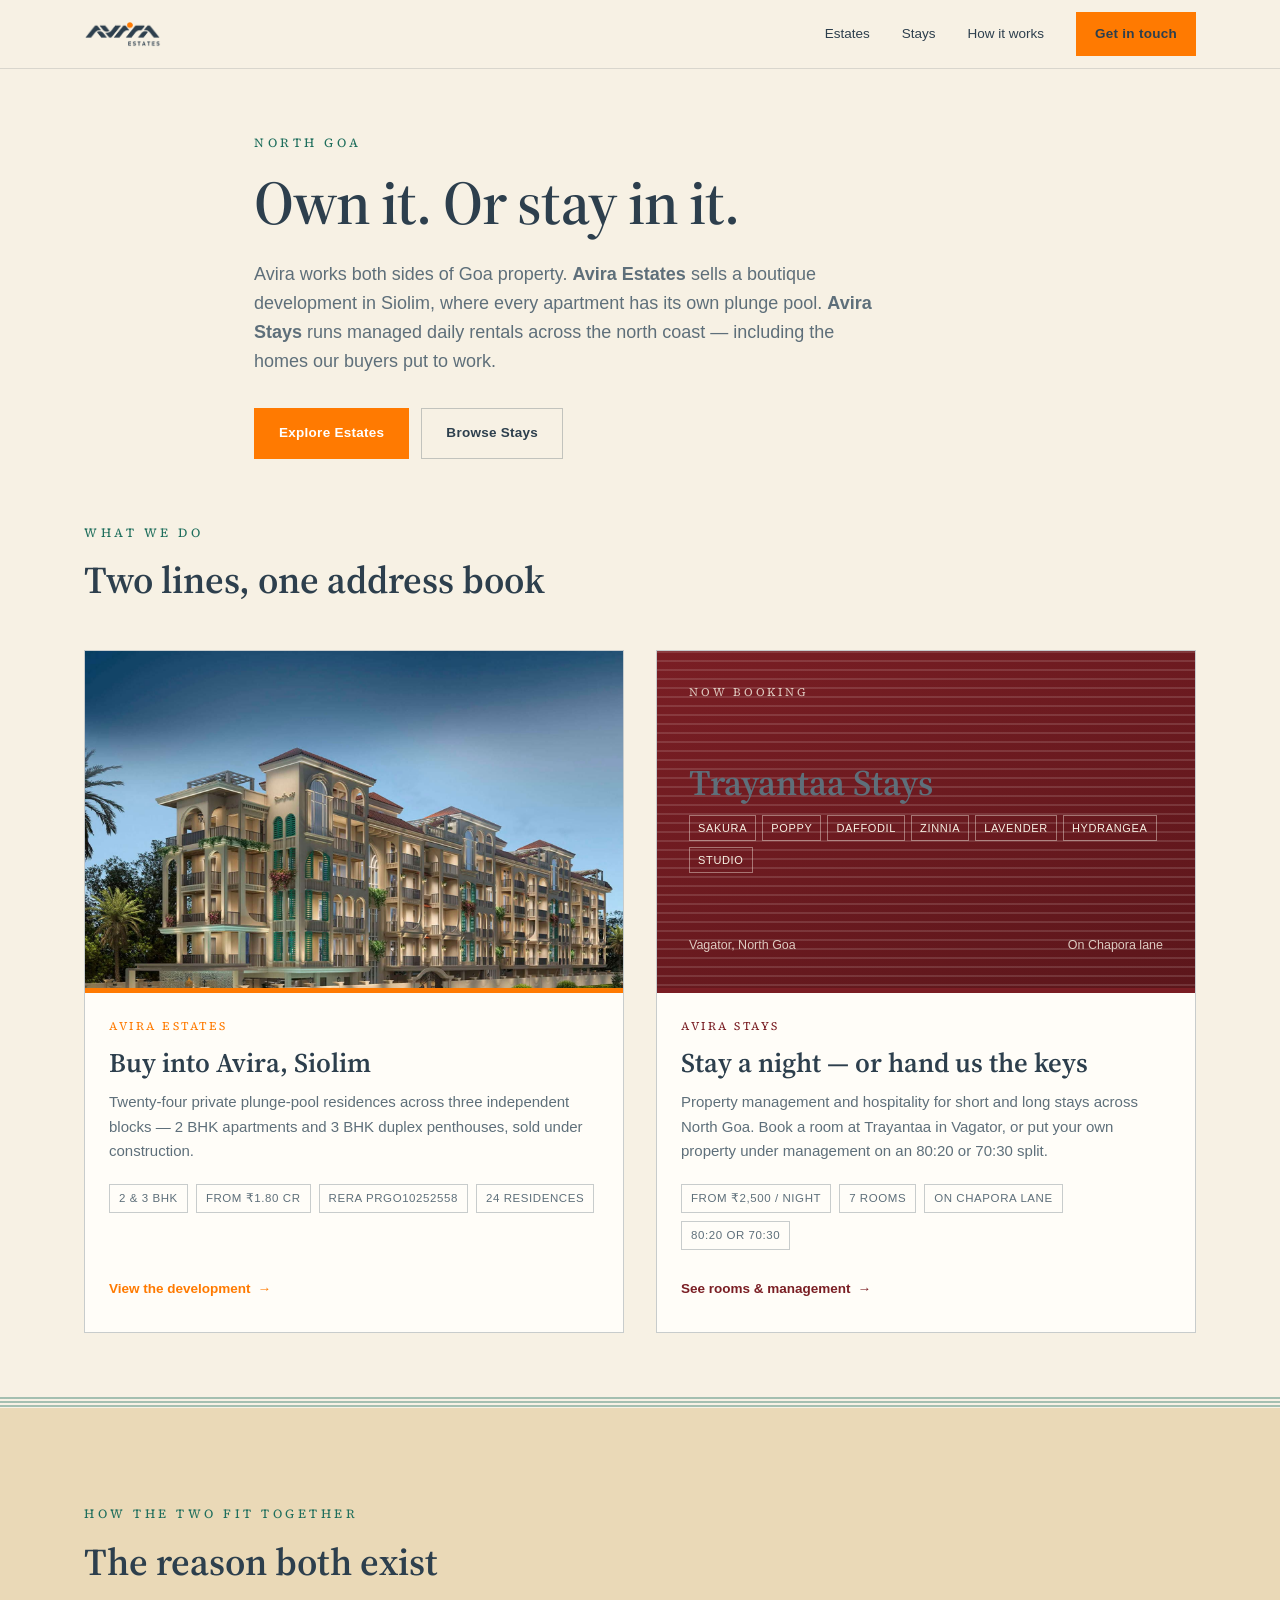
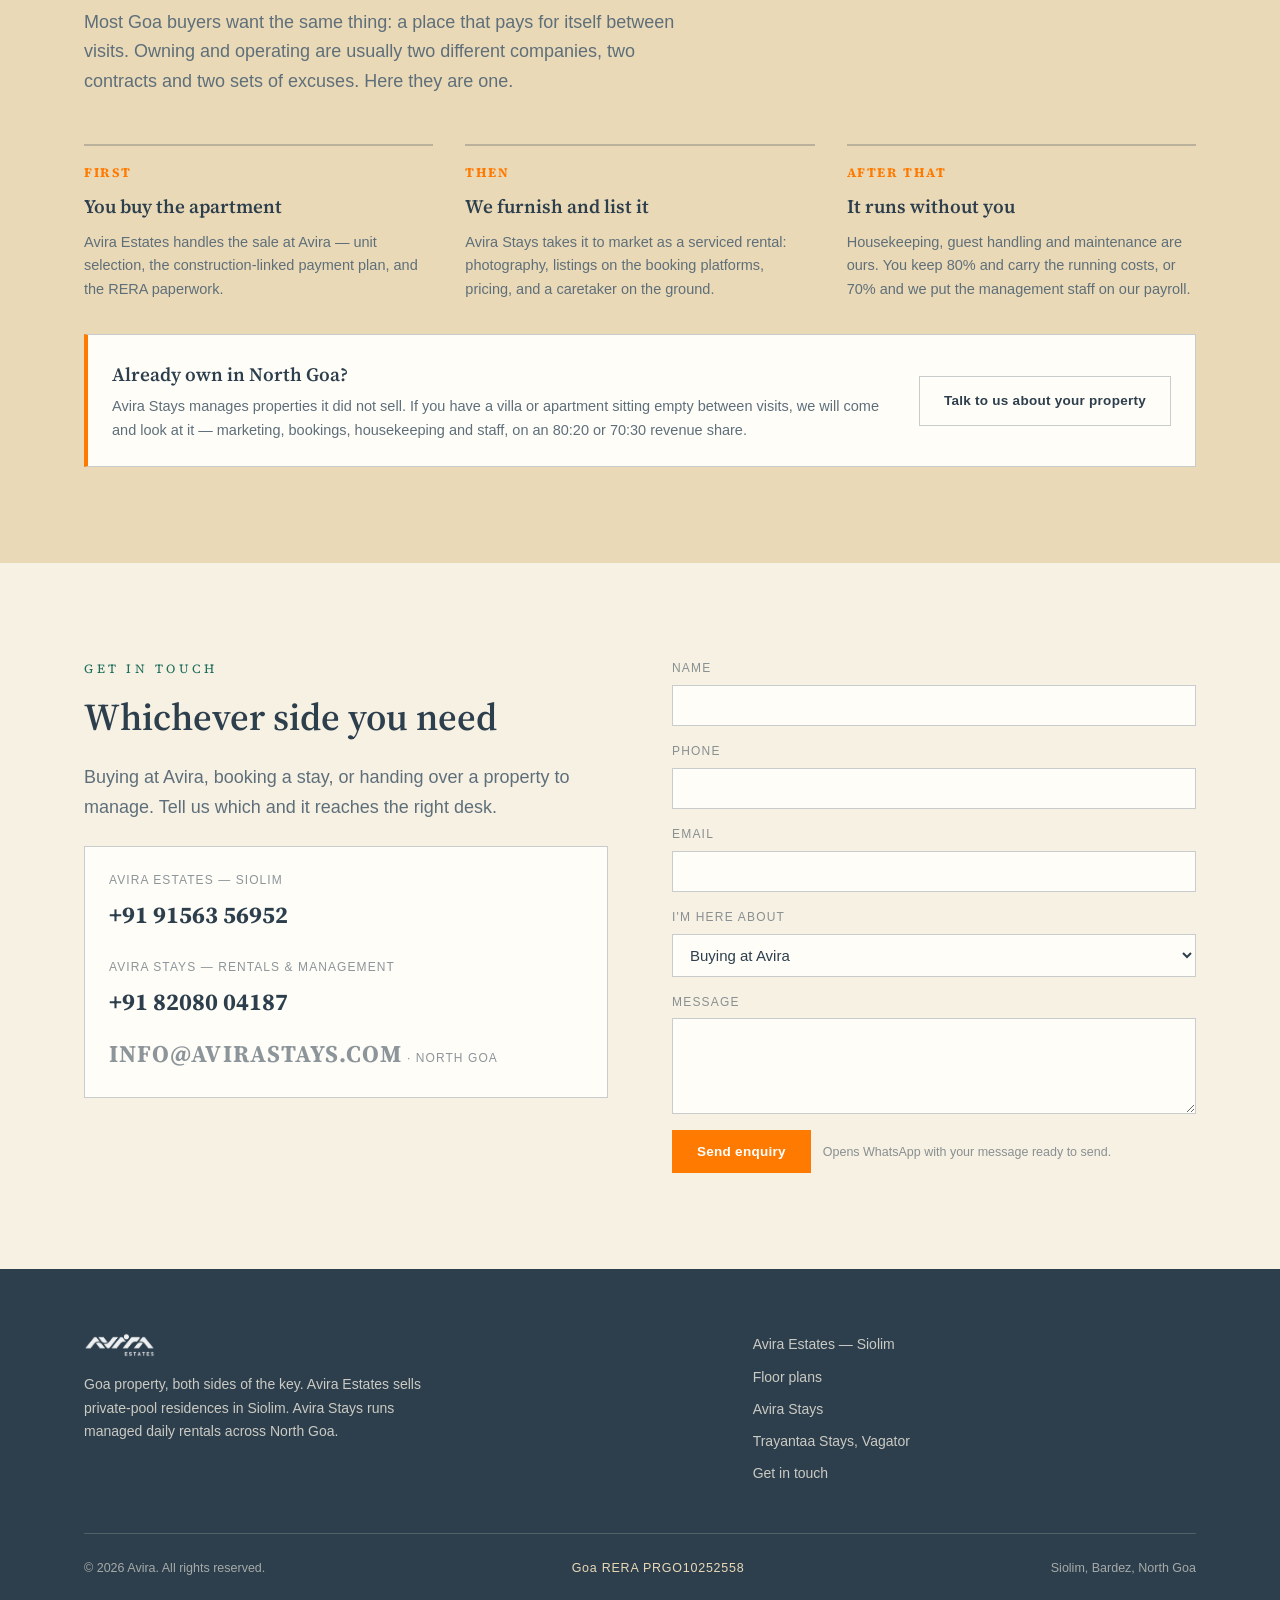
==== index.html @ 22f4b35c "Rename the development from Azule to Avira" ====
<!doctype html>
<html lang="en">
<head>
<meta charset="utf-8">
<meta name="viewport" content="width=device-width, initial-scale=1">
<title>Avira | Goa Property &amp; Stays — Siolim Residences and North Goa Rentals</title>
<meta name="description" content="Avira works both sides of Goa property. Avira Estates sells 24 private plunge-pool residences in Siolim. Avira Stays runs managed short and long-stay rentals across North Goa.">
<link rel="canonical" href="https://aviraestates.com/">
<meta name="theme-color" content="#F7F1E4">
<link rel="icon" href="img/avira-logo.png">
<meta property="og:type" content="website">
<meta property="og:site_name" content="Avira">
<meta property="og:url" content="https://aviraestates.com/">
<meta property="og:title" content="Avira | Goa Property &amp; Stays">
<meta property="og:description" content="Own it, or stay in it. Private plunge-pool residences in Siolim, and managed daily rentals across North Goa.">
<meta property="og:image" content="https://aviraestates.com/img/hero-exterior.jpg">
<meta property="og:image:width" content="1600">
<meta property="og:image:height" content="1132">
<meta name="twitter:card" content="summary_large_image">
<meta name="twitter:title" content="Avira | Goa Property &amp; Stays">
<meta name="twitter:description" content="Own it, or stay in it.">
<meta name="twitter:image" content="https://aviraestates.com/img/hero-exterior.jpg">
<script type="application/ld+json">
{"@context":"https://schema.org","@type":"Organization","name":"Avira","url":"https://aviraestates.com/",
 "address":{"@type":"PostalAddress","addressLocality":"Siolim, Bardez","addressRegion":"Goa","addressCountry":"IN"},
 "subOrganization":[
  {"@type":"RealEstateAgent","name":"Avira Estates","telephone":"+91-91563-56952","url":"https://aviraestates.com/estates.html"},
  {"@type":"LodgingBusiness","name":"Avira Stays","telephone":"+91-82080-04187","email":"info@avirastays.com","url":"https://aviraestates.com/stays.html","areaServed":"North Goa"}
 ]}
</script>
<style>*,*::before,*::after{box-sizing:border-box}html{color-scheme:light}body{margin:0}img{max-width:100%}[hidden]{display:none!important}</style>
</head>
<body>
<title>Avira — Goa Property & Stays</title>
<link rel="preconnect" href="https://fonts.googleapis.com">
<link rel="preconnect" href="https://fonts.gstatic.com" crossorigin>
<link rel="stylesheet" href="https://fonts.googleapis.com/css2?family=Source+Serif+4:ital,opsz,wght@0,8..60,400;0,8..60,600;0,8..60,700;1,8..60,400&display=swap">
<link rel="stylesheet" href="site.css">

<a class="skip" href="#main">Skip to content</a>

<header class="nav">
  <div class="nav-in">
    <a href="index.html"><img class="nav-logo" src="img/avira-logo.png" alt="Avira"></a>
    <nav class="nav-links">
      <a href="estates.html">Estates</a>
      <a href="stays.html">Stays</a>
      <a href="#connect">How it works</a>
      <a class="avira-btn avira-btn-primary" href="#contact">Get in touch</a>
    </nav>
  </div>
</header>

<main id="main">

  <!-- ============================ HERO ============================ -->
  <section class="hero">
    <div class="wrap hero-copy">
      <p class="eyebrow">North Goa</p>
      <h1 class="d-xl">Own it. Or stay in it.</h1>
      <p class="lede">Avira works both sides of Goa property. <strong>Avira Estates</strong> sells a boutique development in Siolim, where every apartment has its own plunge pool. <strong>Avira Stays</strong> runs managed daily rentals across the north coast — including the homes our buyers put to work.</p>
      <div class="hero-cta">
        <a class="avira-btn avira-btn-primary" href="estates.html">Explore Estates</a>
        <a class="avira-btn avira-btn-secondary" href="stays.html">Browse Stays</a>
      </div>
    </div>
  </section>

  <!-- ========================== SERVICES ========================== -->
  <section class="sec sec-tight" id="services">
    <div class="wrap">
      <p class="eyebrow">What we do</p>
      <h2 class="d-l">Two lines, one address book</h2>

      <div class="services">

        <a class="svc estates" href="estates.html">
          <div class="svc-media">
            <img src="img/hero-exterior.jpg" alt="Render of the Avira development in Siolim, a four-storey building in cream stucco with terracotta roofs and green louvred shutters">
          </div>
          <div class="svc-spine"></div>
          <div class="svc-in">
            <div class="svc-kicker">Avira Estates</div>
            <h3>Buy into Avira, Siolim</h3>
            <p>Twenty-four private plunge-pool residences across three independent blocks — 2 BHK apartments and 3 BHK duplex penthouses, sold under construction.</p>
            <div class="svc-facts">
              <span>2 &amp; 3 BHK</span><span>From ₹1.80 Cr</span><span>RERA PRGO10252558</span><span>24 residences</span>
            </div>
            <div class="svc-go">View the development <span class="arw">&rarr;</span></div>
          </div>
        </a>

        <a class="svc stays" href="stays.html">
          <div class="svc-media titlecard">
            <div class="tc-top">Now booking</div>
            <div>
              <p class="tc-name">Trayantaa Stays</p>
              <div class="tc-rooms">
                <span>Sakura</span><span>Poppy</span><span>Daffodil</span><span>Zinnia</span><span>Lavender</span><span>Hydrangea</span><span>Studio</span>
              </div>
            </div>
            <div class="tc-foot"><span>Vagator, North Goa</span><span>On Chapora lane</span></div>
          </div>
          <div class="svc-spine"></div>
          <div class="svc-in">
            <div class="svc-kicker">Avira Stays</div>
            <h3>Stay a night &mdash; or hand us the keys</h3>
            <p>Property management and hospitality for short and long stays across North Goa. Book a room at Trayantaa in Vagator, or put your own property under management on an 80:20 or 70:30 split.</p>
            <div class="svc-facts">
              <span>From ₹2,500 / night</span><span>7 rooms</span><span>On Chapora lane</span><span>80:20 or 70:30</span>
            </div>
            <div class="svc-go">See rooms &amp; management <span class="arw">&rarr;</span></div>
          </div>
        </a>

      </div>
    </div>
  </section>

  <div class="louvre" aria-hidden="true"></div>

  <!-- ========================== THE LOOP ========================== -->
  <section class="sec sand" id="connect">
    <div class="wrap">
      <p class="eyebrow">How the two fit together</p>
      <h2 class="d-l">The reason both exist</h2>
      <p class="lede">Most Goa buyers want the same thing: a place that pays for itself between visits. Owning and operating are usually two different companies, two contracts and two sets of excuses. Here they are one.</p>

      <div class="loop">
        <div>
          <div class="n">First</div>
          <h4>You buy the apartment</h4>
          <p>Avira Estates handles the sale at Avira — unit selection, the construction-linked payment plan, and the RERA paperwork.</p>
        </div>
        <div>
          <div class="n">Then</div>
          <h4>We furnish and list it</h4>
          <p>Avira Stays takes it to market as a serviced rental: photography, listings on the booking platforms, pricing, and a caretaker on the ground.</p>
        </div>
        <div>
          <div class="n">After that</div>
          <h4>It runs without you</h4>
          <p>Housekeeping, guest handling and maintenance are ours. You keep 80% and carry the running costs, or 70% and we put the management staff on our payroll.</p>
        </div>
      </div>

      <div class="crosslink" style="border-left-color:var(--accent)">
        <div class="txt">
          <h4>Already own in North Goa?</h4>
          <p>Avira Stays manages properties it did not sell. If you have a villa or apartment sitting empty between visits, we will come and look at it &mdash; marketing, bookings, housekeeping and staff, on an 80:20 or 70:30 revenue share.</p>
        </div>
        <a class="avira-btn avira-btn-secondary" href="#contact">Talk to us about your property</a>
      </div>
    </div>
  </section>

  <!-- ========================== CONTACT ========================== -->
  <section class="sec" id="contact">
    <div class="wrap contact-grid">
      <div>
        <p class="eyebrow">Get in touch</p>
        <h2 class="d-l">Whichever side you need</h2>
        <p class="lede">Buying at Avira, booking a stay, or handing over a property to manage. Tell us which and it reaches the right desk.</p>
        <div class="callbox">
          <div class="micro">Avira Estates &mdash; Siolim</div>
          <a href="tel:+919156356952" style="display:inline-block;margin-top:4px">+91 91563 56952</a>
          <div class="micro" style="margin-top:var(--sp-5)">Avira Stays &mdash; rentals &amp; management</div>
          <a href="tel:+918208004187" style="display:inline-block;margin-top:4px">+91 82080 04187</a>
          <div class="micro" style="margin-top:var(--sp-3)"><a href="mailto:info@avirastays.com" style="color:inherit">info@avirastays.com</a> &middot; North Goa</div>
        </div>
      </div>

      <div>
        <form id="enquiry" novalidate>
          <div class="field">
            <label for="f-name">Name</label>
            <input id="f-name" name="name" type="text" autocomplete="name" required>
          </div>
          <div class="field">
            <label for="f-phone">Phone</label>
            <input id="f-phone" name="phone" type="tel" autocomplete="tel" required>
          </div>
          <div class="field">
            <label for="f-email">Email</label>
            <input id="f-email" name="email" type="email" autocomplete="email">
          </div>
          <div class="field">
            <label for="f-unit">I'm here about</label>
            <select id="f-unit" name="unit">
              <option>Buying at Avira</option>
              <option>Booking a stay</option>
              <option>Getting my property managed</option>
              <option>Something else</option>
            </select>
          </div>
          <div class="field">
            <label for="f-msg">Message</label>
            <textarea id="f-msg" name="message"></textarea>
          </div>
          <div class="form-actions">
            <button class="avira-btn avira-btn-primary" type="submit">Send enquiry</button>
            <span class="form-note" id="f-note">Opens WhatsApp with your message ready to send.</span>
          </div>
        </form>
      </div>
    </div>
  </section>

</main>

<footer class="foot">
  <div class="wrap">
    <div class="foot-in">
      <div>
        <img src="img/avira-logo.png" alt="Avira">
        <p>Goa property, both sides of the key. Avira Estates sells private-pool residences in Siolim. Avira Stays runs managed daily rentals across North Goa.</p>
      </div>
      <nav class="foot-links" aria-label="Footer">
        <a href="estates.html">Avira Estates &mdash; Siolim</a>
        <a href="estates.html#plans">Floor plans</a>
        <a href="stays.html">Avira Stays</a>
        <a href="stays.html#trayantaa">Trayantaa Stays, Vagator</a>
        <a href="#contact">Get in touch</a>
      </nav>
    </div>
    <div class="foot-base">
      <span>&copy; 2026 Avira. All rights reserved.</span>
      <span class="rera num">Goa RERA PRGO10252558</span>
      <span>Siolim, Bardez, North Goa</span>
    </div>
  </div>
</footer>

<script src="site.js"></script>

</body>
</html>
---- site.css ----
/* ============================================================
   AZULE — Avira Estates
   Built on Avira-ui: tokens/tokens.css + components/components.css
   Palette is the building's own: ivory stucco, terracotta roof,
   cypress-green shutters, dusk-navy sky.
   Committed single light theme — the brand system specifies
   "navy + orange on light grounds only" and reserves the dark
   ledger surface for financial call-outs, never a page mode.
   ============================================================ */

:root {
  color-scheme: light;

  /* Core — from Avira-ui tokens */
  --ink: #2D3F4D;
  --ink-soft: #5E6F7A;
  --accent: #FF7A01;
  --teal: #1E6E5C;
  --bg: #F7F1E4;
  --bg2: #EAD9B7;
  --paper: #FFFDF8;
  --line: rgba(45, 63, 77, 0.15);

  /* Derived neutrals — biased warm toward the stucco, not neutral grey */
  --line-firm: rgba(45, 63, 77, 0.26);
  --sand-deep: #DCC9A2;
  --ink-faint: rgba(45, 63, 77, 0.55);

  /* Ledger — financial call-outs only */
  --ledger: #242220;
  --ledger-2: #332F2A;
  --ledger-ink: #F1E9D8;
  --ledger-gold: #C9A24E;

  /* Type */
  --f-display: 'Iowan Old Style', 'Source Serif 4', 'Palatino Linotype', Palatino, Georgia, serif;
  --f-body: -apple-system, BlinkMacSystemFont, 'Segoe UI', Roboto, Helvetica, Arial, sans-serif;

  /* Spacing — 8px-rooted, from tokens */
  --sp-1: 4px;  --sp-2: 8px;  --sp-3: 12px; --sp-4: 16px; --sp-5: 24px;
  --sp-6: 32px; --sp-7: 48px; --sp-8: 64px; --sp-9: 96px;

  --measure: 1160px;
  --arch: 999px 999px 3px 3px;
}

* { box-sizing: border-box; }

body {
  margin: 0;
  background: var(--bg);
  color: var(--ink);
  font-family: var(--f-body);
  font-size: 16.5px;
  line-height: 1.65;
  -webkit-font-smoothing: antialiased;
}

img { max-width: 100%; display: block; }

a { color: inherit; }

:focus-visible {
  outline: 2px solid var(--accent);
  outline-offset: 3px;
}

.wrap {
  max-width: var(--measure);
  margin-inline: auto;
  padding-inline: var(--sp-5);
}

.sec { padding-block: var(--sp-9); }
.sec-tight { padding-block: var(--sp-8); }
.sand { background: var(--bg2); }
.paper { background: var(--paper); }

/* ---- The louvre: abstracted from the facade's green shutters.
       Used as the section divider throughout, in place of a hairline. ---- */
.louvre {
  height: 11px;
  background: repeating-linear-gradient(180deg,
    var(--teal) 0 2px, transparent 2px 4px);
  opacity: 0.38;
}
.louvre-short {
  width: 46px; height: 11px; flex: none;
  background: repeating-linear-gradient(180deg,
    var(--accent) 0 2px, transparent 2px 4px);
}

/* ---- Type roles ---- */
.eyebrow {
  font-family: var(--f-display);
  font-size: 12.5px;
  letter-spacing: 0.28em;
  text-transform: uppercase;
  color: var(--teal);
  margin: 0 0 var(--sp-4);
}
.d-xl {
  font-family: var(--f-display);
  font-weight: 600;
  font-size: clamp(38px, 6vw, 62px);
  line-height: 1.06;
  letter-spacing: -0.015em;
  margin: 0;
  text-wrap: balance;
}
.d-l {
  font-family: var(--f-display);
  font-weight: 600;
  font-size: clamp(27px, 3.4vw, 38px);
  line-height: 1.14;
  margin: 0;
  text-wrap: balance;
}
.d-m {
  font-family: var(--f-display);
  font-weight: 600;
  font-size: 21px;
  line-height: 1.2;
  margin: 0;
  text-wrap: balance;
}
.d-s {
  font-family: var(--f-display);
  font-weight: 600;
  font-size: 17.5px;
  line-height: 1.25;
  margin: 0;
}
.lede {
  font-size: 18px;
  line-height: 1.62;
  color: var(--ink-soft);
  max-width: 62ch;
  margin: var(--sp-5) 0 0;
}
.body { color: var(--ink-soft); margin: var(--sp-3) 0 0; max-width: 64ch; }
.micro {
  font-size: 12px;
  letter-spacing: 0.09em;
  text-transform: uppercase;
  color: var(--ink-faint);
}
.num { font-variant-numeric: tabular-nums; }

/* ---- Buttons (Avira-ui components) ---- */
.avira-btn {
  display: inline-flex;
  align-items: center;
  justify-content: center;
  font-family: var(--f-body);
  font-weight: 600;
  font-size: 13.5px;
  letter-spacing: 0.02em;
  padding: 13px 24px;
  border: 1px solid transparent;
  cursor: pointer;
  text-decoration: none;
  transition: background-color .18s ease, color .18s ease, border-color .18s ease;
}
.avira-btn-primary { background: var(--accent); color: #fff; }
.avira-btn-primary:hover { background: #E56D00; }
.avira-btn-secondary { background: transparent; color: var(--ink); border-color: var(--line-firm); }
.avira-btn-secondary:hover { border-color: var(--ink); }
.avira-btn-ghost { background: transparent; color: var(--ledger-ink); border-color: rgba(241,233,216,.4); }
.avira-btn-ghost:hover { border-color: var(--ledger-ink); }

/* ---- Tag (Avira-ui) ---- */
.avira-tag {
  display: inline-flex;
  align-items: center;
  font-size: 11.5px;
  letter-spacing: 0.06em;
  text-transform: uppercase;
  padding: 4px 10px;
  border: 1px solid var(--ink-soft);
  color: var(--ink-soft);
}
.avira-tag.teal { border-color: var(--teal); color: var(--teal); }

/* ============================ NAV ============================ */
.nav {
  position: sticky; top: 0; z-index: 50;
  background: rgba(247, 241, 228, 0.94);
  backdrop-filter: blur(10px);
  border-bottom: 1px solid var(--line);
}
.nav-in {
  max-width: var(--measure);
  margin-inline: auto;
  padding: var(--sp-3) var(--sp-5);
  display: flex;
  align-items: center;
  gap: var(--sp-5);
}
.nav-logo { height: 26px; width: auto; }
.nav-links {
  margin-left: auto;
  display: flex;
  align-items: center;
  gap: var(--sp-6);
}
.nav-links a {
  font-size: 13.5px;
  text-decoration: none;
  color: var(--ink);
  padding-block: 4px;
  border-bottom: 1px solid transparent;
}
.nav-links a:hover { border-bottom-color: var(--accent); }
.nav-links .avira-btn { padding: 10px 18px; }
.nav-links .avira-btn:hover { border-bottom-color: transparent; }
@media (max-width: 860px) {
  .nav-links a:not(.avira-btn) { display: none; }
}

/* ============================ HERO ============================ */
.hero { padding-block: var(--sp-8) 0; }
.hero-copy { max-width: 820px; }
.hero-cta { display: flex; flex-wrap: wrap; gap: var(--sp-3); margin-top: var(--sp-6); }
.hero-figure { margin-top: var(--sp-7); }
.hero-figure img {
  width: 100%;
  aspect-ratio: 16 / 9;
  object-fit: cover;
  object-position: center 62%;
  max-width: 100%;
}

/* Fact rail — navy, the dusk sky behind the building */
.rail { background: var(--ink); color: var(--bg); }
.rail-in {
  max-width: var(--measure);
  margin-inline: auto;
  padding: var(--sp-5);
  display: flex;
  flex-wrap: wrap;
  gap: var(--sp-3) var(--sp-6);
  align-items: baseline;
}
.rail-item { display: flex; align-items: baseline; gap: var(--sp-2); font-size: 13.5px; }
.rail-item b {
  font-family: var(--f-display);
  font-weight: 700;
  font-size: 16px;
  color: var(--bg);
}
.rail-item span { color: rgba(247, 241, 228, 0.62); font-size: 12.5px; letter-spacing: 0.08em; text-transform: uppercase; }
.rail-dot { width: 6px; height: 6px; border-radius: 50%; background: var(--accent); flex: none; align-self: center; }

/* ==================== SIGNATURE / PLUNGE POOL ==================== */
.split {
  display: grid;
  grid-template-columns: 1fr 1fr;
  gap: var(--sp-8);
  align-items: center;
}
@media (max-width: 840px) { .split { grid-template-columns: 1fr; gap: var(--sp-6); } }

/* The arch: the facade's defining opening, used only on feature images */
.arched {
  border-radius: var(--arch);
  overflow: hidden;
  border: 1px solid var(--line);
}
.arched img { width: 100%; aspect-ratio: 3 / 4; object-fit: cover; }
.arched.wide img { aspect-ratio: 4 / 3; }

.pull {
  font-family: var(--f-display);
  font-size: 20px;
  line-height: 1.42;
  color: var(--ink);
  border-left: 2px solid var(--accent);
  padding-left: var(--sp-5);
  margin: var(--sp-6) 0 0;
  max-width: 46ch;
}

/* ======================== FLOOR STACK ======================== */
.stack { margin-top: var(--sp-7); border-top: 1px solid var(--line-firm); }
.floor {
  display: grid;
  grid-template-columns: 88px 1fr 200px;
  gap: var(--sp-5);
  align-items: center;
  padding: var(--sp-5) 0;
  border-bottom: 1px solid var(--line);
}
.floor:hover { background: rgba(234, 217, 183, 0.34); }
.floor-no {
  font-family: var(--f-display);
  font-size: 34px;
  font-weight: 700;
  line-height: 1;
  color: var(--ink);
}
.floor-no small {
  display: block;
  font-family: var(--f-body);
  font-size: 10.5px;
  font-weight: 600;
  letter-spacing: 0.14em;
  text-transform: uppercase;
  color: var(--ink-faint);
  margin-top: 5px;
}
.floor-body .d-s { margin-bottom: 6px; }
.units { display: flex; flex-wrap: wrap; gap: 5px; margin-top: var(--sp-3); }
.unit {
  font-size: 11.5px;
  font-weight: 600;
  letter-spacing: 0.04em;
  padding: 3px 8px;
  border: 1px solid var(--line-firm);
  color: var(--ink-soft);
  background: var(--paper);
}
.floor-price { text-align: right; }
.floor-price .amt {
  font-family: var(--f-display);
  font-weight: 700;
  font-size: 22px;
  color: var(--accent);
  line-height: 1.1;
}
.floor-price .cap { font-size: 12px; color: var(--ink-faint); }
.floor.ground { background: rgba(45, 63, 77, 0.045); }
.floor.ground .floor-no { color: var(--ink-faint); font-size: 22px; }
@media (max-width: 760px) {
  .floor { grid-template-columns: 62px 1fr; }
  .floor-no { font-size: 26px; }
  .floor-price { grid-column: 2; text-align: left; }
}

/* ======================== UNIT TYPES ======================== */
.types {
  display: grid;
  grid-template-columns: repeat(auto-fit, minmax(250px, 1fr));
  gap: 1px;
  background: var(--line-firm);
  border: 1px solid var(--line-firm);
  margin-top: var(--sp-7);
}
.type {
  background: var(--paper);
  padding: var(--sp-5);
  display: flex;
  flex-direction: column;
  gap: var(--sp-3);
}
.type-head { display: flex; align-items: flex-start; justify-content: space-between; gap: var(--sp-3); }
.type dl { margin: 0; display: grid; grid-template-columns: 1fr auto; gap: 7px var(--sp-3); font-size: 13.5px; }
.type dt { color: var(--ink-faint); }
.type dd { margin: 0; text-align: right; font-variant-numeric: tabular-nums; font-weight: 600; }
.type .price {
  margin-top: auto;
  padding-top: var(--sp-4);
  border-top: 1px solid var(--line);
  font-family: var(--f-display);
  font-size: 23px;
  font-weight: 700;
  color: var(--accent);
  font-variant-numeric: tabular-nums;
}
.type .price em { display: block; font-family: var(--f-body); font-style: normal; font-size: 11.5px; font-weight: 400; letter-spacing: 0.09em; text-transform: uppercase; color: var(--ink-faint); }

.note {
  margin-top: var(--sp-5);
  font-size: 12.5px;
  line-height: 1.6;
  color: var(--ink-faint);
  max-width: 76ch;
  border-left: 2px solid var(--line-firm);
  padding-left: var(--sp-4);
}

/* ======================== FLOOR PLANS ======================== */
.tabs { display: flex; flex-wrap: wrap; gap: 0; border-bottom: 1px solid var(--line-firm); margin-top: var(--sp-6); }
.tab {
  appearance: none;
  background: transparent;
  border: 0;
  border-bottom: 2px solid transparent;
  margin-bottom: -1px;
  font-family: var(--f-body);
  font-size: 13.5px;
  font-weight: 600;
  color: var(--ink-soft);
  padding: var(--sp-3) var(--sp-4);
  cursor: pointer;
}
.tab:hover { color: var(--ink); }
.tab[aria-selected="true"] { color: var(--ink); border-bottom-color: var(--accent); }

.panel { padding-top: var(--sp-6); }
.panel[hidden] { display: none !important; }
.plan-grid { display: grid; grid-template-columns: 1.35fr 1fr; gap: var(--sp-7); align-items: start; }
@media (max-width: 840px) { .plan-grid { grid-template-columns: 1fr; gap: var(--sp-5); } }
.plan-sheet {
  background: var(--paper);
  border: 1px solid var(--line-firm);
  padding: var(--sp-4);
}
.plan-sheet img { width: 100%; }
.plan-duo { display: grid; grid-template-columns: 1fr 1fr; gap: var(--sp-3); }
@media (max-width: 520px) { .plan-duo { grid-template-columns: 1fr; } }
.plan-duo figcaption {
  font-size: 11px;
  letter-spacing: 0.1em;
  text-transform: uppercase;
  color: var(--ink-faint);
  margin-top: var(--sp-2);
  text-align: center;
}
.plan-duo figure { margin: 0; }
.rooms { margin: var(--sp-4) 0 0; display: grid; grid-template-columns: 1fr auto; gap: 9px var(--sp-4); font-size: 14px; }
.rooms dt { color: var(--ink-soft); }
.rooms dd { margin: 0; text-align: right; font-variant-numeric: tabular-nums; font-weight: 600; }
.rooms .rule { grid-column: 1 / -1; height: 1px; background: var(--line); }

/* ======================== WHY AVIRA ======================== */
.reasons {
  display: grid;
  grid-template-columns: repeat(auto-fit, minmax(270px, 1fr));
  gap: var(--sp-7) var(--sp-6);
  margin-top: var(--sp-7);
}
.reason { display: flex; flex-direction: column; gap: var(--sp-3); }
.reason .louvre-short { margin-bottom: var(--sp-1); }
.reason p { margin: 0; color: var(--ink-soft); font-size: 15px; }

/* ======================== RETURNS ======================== */
.avira-ledger-panel {
  background: var(--ledger);
  color: var(--ledger-ink);
  padding: var(--sp-6);
}
.avira-ledger-panel .label {
  font-size: 11px; letter-spacing: 0.1em; text-transform: uppercase;
  color: var(--ledger-ink); opacity: 0.55;
}
.avira-ledger-panel .stat {
  font-family: var(--f-display);
  font-size: 42px; font-weight: 700; line-height: 1;
  color: var(--ledger-gold); margin: 8px 0;
  font-variant-numeric: tabular-nums;
}
.avira-ledger-panel .caption { opacity: 0.72; font-size: 13.5px; }
.ledger-pair { display: grid; grid-template-columns: 1fr 1fr; gap: 1px; background: var(--ledger-2); }
@media (max-width: 620px) { .ledger-pair { grid-template-columns: 1fr; } }

.paths { display: grid; gap: var(--sp-5); margin-top: var(--sp-6); }
.path { border-top: 1px solid var(--line-firm); padding-top: var(--sp-4); }
.path p { margin: 0; font-family: var(--f-display); font-size: 18.5px; line-height: 1.45; }
.path .cap { margin-top: var(--sp-2); font-size: 12.5px; letter-spacing: 0.06em; color: var(--ink-faint); }

/* ======================== LOCATION ======================== */
.dist { display: flex; flex-wrap: wrap; gap: var(--sp-6); margin-top: var(--sp-6); padding-block: var(--sp-5); border-block: 1px solid var(--line); }
.dist div { min-width: 120px; }
.dist .amt { font-family: var(--f-display); font-size: 26px; font-weight: 700; color: var(--ink); line-height: 1; font-variant-numeric: tabular-nums; }
.dist .amt sub { font-size: 13px; font-weight: 400; vertical-align: baseline; color: var(--ink-soft); }
.dist .lbl { font-size: 12px; letter-spacing: 0.09em; text-transform: uppercase; color: var(--ink-faint); margin-top: 6px; }

.places { display: grid; grid-template-columns: repeat(auto-fit, minmax(240px, 1fr)); gap: var(--sp-6); margin-top: var(--sp-7); }
.place { border-top: 2px solid var(--teal); padding-top: var(--sp-4); }
.place p { margin: var(--sp-2) 0 0; color: var(--ink-soft); font-size: 15px; }

/* ======================== GALLERY ======================== */
.gal { display: grid; grid-template-columns: repeat(4, 1fr); gap: var(--sp-3); margin-top: var(--sp-7); }
.gal figure { margin: 0; }
.gal img { width: 100%; aspect-ratio: 4 / 5; object-fit: cover; }
.gal figcaption { font-size: 11.5px; letter-spacing: 0.08em; text-transform: uppercase; color: var(--ink-faint); margin-top: var(--sp-2); }
.gal .span2 { grid-column: span 2; }
.gal .span2 img { aspect-ratio: 8 / 5; }
@media (max-width: 900px) { .gal { grid-template-columns: repeat(2, 1fr); } .gal .span2 { grid-column: span 2; } }

/* ==================== AMENITIES & SPECS ==================== */
.two-col { display: grid; grid-template-columns: 1fr 1.15fr; gap: var(--sp-8); margin-top: var(--sp-7); align-items: start; }
@media (max-width: 860px) { .two-col { grid-template-columns: 1fr; gap: var(--sp-7); } }
.amen { list-style: none; margin: var(--sp-5) 0 0; padding: 0; display: grid; gap: 11px; }
.amen li { display: flex; gap: var(--sp-3); align-items: baseline; font-size: 15px; color: var(--ink-soft); }
.amen li::before { content: ""; width: 7px; height: 7px; flex: none; background: var(--teal); transform: translateY(-1px); }
.spec { margin: var(--sp-5) 0 0; }
.spec > div { display: grid; grid-template-columns: 150px 1fr; gap: var(--sp-5); padding: var(--sp-4) 0; border-bottom: 1px solid var(--line); }
.spec dt { font-weight: 600; font-size: 13.5px; }
.spec dd { margin: 0; color: var(--ink-soft); font-size: 14.5px; }
@media (max-width: 560px) { .spec > div { grid-template-columns: 1fr; gap: var(--sp-2); } }

.partners { display: flex; flex-wrap: wrap; gap: var(--sp-3); margin-top: var(--sp-5); }
.partners span {
  font-family: var(--f-display);
  font-size: 15px;
  color: var(--ink);
  padding: 7px 14px;
  border: 1px solid var(--line-firm);
  background: var(--paper);
}

/* ======================== TEAM ======================== */
.team { display: grid; grid-template-columns: 1fr 1fr; gap: var(--sp-7); margin-top: var(--sp-6); }
@media (max-width: 760px) { .team { grid-template-columns: 1fr; } }
.team .who { font-size: 12px; letter-spacing: 0.14em; text-transform: uppercase; color: var(--teal); }
.team h3 { margin: var(--sp-2) 0 var(--sp-3); }

/* ======================== CONTACT ======================== */
.contact-grid { display: grid; grid-template-columns: 1fr 1fr; gap: var(--sp-8); align-items: start; }
@media (max-width: 840px) { .contact-grid { grid-template-columns: 1fr; gap: var(--sp-7); } }
form { display: grid; gap: var(--sp-4); }
.field { display: grid; gap: 6px; }
.field label { font-size: 12px; letter-spacing: 0.1em; text-transform: uppercase; color: var(--ink-faint); }
.field input, .field textarea, .field select {
  font-family: var(--f-body);
  font-size: 15px;
  color: var(--ink);
  background: var(--paper);
  border: 1px solid var(--line-firm);
  padding: 11px 13px;
  width: 100%;
}
.field textarea { min-height: 96px; resize: vertical; }
.field input:focus, .field textarea:focus, .field select:focus { border-color: var(--ink); outline: none; box-shadow: 0 0 0 2px rgba(255,122,1,.22); }
.form-actions { display: flex; flex-wrap: wrap; gap: var(--sp-3); align-items: center; }
.form-note { font-size: 12.5px; color: var(--ink-faint); }
.callbox { border: 1px solid var(--line-firm); background: var(--paper); padding: var(--sp-5); margin-top: var(--sp-5); }
.callbox a { font-family: var(--f-display); font-size: 24px; font-weight: 700; color: var(--ink); text-decoration: none; font-variant-numeric: tabular-nums; }
.callbox a:hover { color: var(--accent); }

/* ======================== FOOTER ======================== */
.foot { background: var(--ink); color: rgba(247,241,228,.78); padding-block: var(--sp-8) var(--sp-6); }
.foot-in { display: grid; grid-template-columns: 1.4fr 1fr; gap: var(--sp-7); }
@media (max-width: 760px) { .foot-in { grid-template-columns: 1fr; gap: var(--sp-6); } }
.foot img { height: 24px; width: auto; filter: brightness(0) invert(1); opacity: .92; }
.foot p { margin: var(--sp-4) 0 0; font-size: 14px; max-width: 46ch; }
.foot-links { display: grid; gap: 9px; align-content: start; }
.foot-links a { font-size: 14px; text-decoration: none; color: rgba(247,241,228,.78); }
.foot-links a:hover { color: var(--accent); }
.foot-base {
  margin-top: var(--sp-7);
  padding-top: var(--sp-5);
  border-top: 1px solid rgba(247,241,228,.18);
  display: flex; flex-wrap: wrap; gap: var(--sp-3) var(--sp-5);
  justify-content: space-between;
  font-size: 12.5px;
  color: rgba(247,241,228,.6);
}
.foot-base .rera { color: var(--bg2); letter-spacing: .06em; }

.skip {
  position: absolute; left: -9999px;
  background: var(--ink); color: var(--bg); padding: 10px 16px; z-index: 99;
}
.skip:focus { left: var(--sp-4); top: var(--sp-4); }

@media (prefers-reduced-motion: reduce) {
  * { animation: none !important; transition: none !important; scroll-behavior: auto !important; }
}
html { scroll-behavior: smooth; scroll-padding-top: 72px; }

/* ============================================================
   MULTI-PAGE ADDITIONS — Avira parent brand, Estates, Stays
   Service lines share one system and are told apart by their
   spine colour: Estates runs on signal orange, Stays on
   cypress teal. Prices are always orange — brand rule.
   ============================================================ */

:root { --spine: var(--accent); }
body.line-stays { --spine: var(--teal); }

.louvre-short { background: repeating-linear-gradient(180deg, var(--spine) 0 2px, transparent 2px 4px); }
.rail-dot { background: var(--spine); }

/* ---- Breadcrumb ---- */
.crumb {
  display: flex; align-items: center; gap: var(--sp-2);
  font-size: 12px; letter-spacing: .1em; text-transform: uppercase;
  color: var(--ink-faint); margin: 0 0 var(--sp-4);
}
.crumb a { color: var(--ink-soft); text-decoration: none; }
.crumb a:hover { color: var(--spine); }
.crumb span { opacity: .5; }

/* ---- Home: the two service lines ---- */
.services { display: grid; grid-template-columns: 1fr 1fr; gap: var(--sp-6); margin-top: var(--sp-7); }
@media (max-width: 860px) { .services { grid-template-columns: 1fr; } }

.svc {
  display: flex; flex-direction: column;
  background: var(--paper);
  border: 1px solid var(--line-firm);
  text-decoration: none; color: inherit;
  transition: border-color .2s ease, transform .2s ease;
}
.svc:hover { border-color: var(--svc-accent, var(--accent)); transform: translateY(-2px); }
.svc.estates { --svc-accent: var(--accent); }
.svc.stays   { --svc-accent: var(--teal); }
.svc-media { position: relative; aspect-ratio: 16 / 10; overflow: hidden; background: var(--bg2); }
.svc-media img { width: 100%; height: 100%; object-fit: cover; }
.svc-spine { height: 5px; background: var(--svc-accent); }
.svc-in { padding: var(--sp-5) var(--sp-5) var(--sp-6); display: flex; flex-direction: column; gap: var(--sp-3); flex: 1; }
.svc-kicker {
  font-size: 11.5px; letter-spacing: .22em; text-transform: uppercase;
  color: var(--svc-accent); font-family: var(--f-display);
}
.svc h3 { font-family: var(--f-display); font-weight: 600; font-size: 27px; margin: 0; line-height: 1.12; }
.svc p { margin: 0; color: var(--ink-soft); font-size: 15px; }
.svc-facts { display: flex; flex-wrap: wrap; gap: var(--sp-2); margin-top: var(--sp-2); }
.svc-facts span {
  font-size: 11.5px; letter-spacing: .05em; text-transform: uppercase;
  border: 1px solid var(--line-firm); color: var(--ink-soft); padding: 4px 9px;
}
.svc-go {
  margin-top: auto; padding-top: var(--sp-4);
  font-size: 13.5px; font-weight: 600; color: var(--svc-accent);
  display: flex; align-items: center; gap: 7px;
}
.svc:hover .svc-go .arw { transform: translateX(4px); }
.svc-go .arw { transition: transform .2s ease; }

/* ---- Image slot (awaiting photography) ---- */
.slot {
  display: grid; place-content: center; gap: 6px; text-align: center;
  background:
    repeating-linear-gradient(180deg, rgba(30,110,92,.10) 0 2px, transparent 2px 7px),
    var(--bg2);
  border: 1px dashed var(--line-firm);
  aspect-ratio: 4 / 3; padding: var(--sp-4);
}
.slot b { font-family: var(--f-display); font-size: 14px; font-weight: 600; color: var(--ink-soft); }
.slot em { font-style: normal; font-size: 11.5px; letter-spacing: .08em; text-transform: uppercase; color: var(--ink-faint); }
.slot.tall { aspect-ratio: 3 / 4; }
.slot.wide { aspect-ratio: 16 / 7; }

/* ---- Stays: room grid ---- */
.roomgrid {
  display: grid; grid-template-columns: repeat(auto-fit, minmax(228px, 1fr));
  gap: 1px; background: var(--line-firm);
  border: 1px solid var(--line-firm); margin-top: var(--sp-6);
}
.room { background: var(--paper); padding: var(--sp-5); display: flex; flex-direction: column; gap: var(--sp-3); }
.room.feature { background: var(--bg2); }
.room-top { display: flex; align-items: baseline; justify-content: space-between; gap: var(--sp-3); }
.room h4 { font-family: var(--f-display); font-size: 20px; font-weight: 600; margin: 0; }
.room .bed { font-size: 13.5px; color: var(--ink-soft); }
.room .view { font-size: 11.5px; letter-spacing: .08em; text-transform: uppercase; color: var(--ink-faint); }
.room .rate {
  margin-top: auto; padding-top: var(--sp-4); border-top: 1px solid var(--line);
  font-family: var(--f-display); font-size: 22px; font-weight: 700; color: var(--accent);
  font-variant-numeric: tabular-nums;
}
.room .rate em {
  display: block; font-family: var(--f-body); font-style: normal; font-size: 11.5px;
  font-weight: 400; letter-spacing: .07em; text-transform: uppercase; color: var(--ink-faint); margin-top: 2px;
}

/* ---- Amenity columns ---- */
.amencols { display: grid; grid-template-columns: repeat(auto-fit, minmax(210px, 1fr)); gap: var(--sp-6); margin-top: var(--sp-5); }
.amencols h4 {
  font-size: 11.5px; letter-spacing: .14em; text-transform: uppercase;
  color: var(--teal); margin: 0 0 var(--sp-3); font-family: var(--f-body); font-weight: 700;
}
.amencols ul { list-style: none; margin: 0; padding: 0; display: grid; gap: 8px; }
.amencols li { font-size: 14.5px; color: var(--ink-soft); }

/* ---- Rules ---- */
.rules { display: grid; gap: 10px; margin-top: var(--sp-4); }
.rules div { display: grid; grid-template-columns: 138px 1fr; gap: var(--sp-4); font-size: 14.5px; }
.rules dt, .rules b { font-weight: 600; font-size: 13px; letter-spacing: .04em; }
.rules span { color: var(--ink-soft); }
@media (max-width: 520px) { .rules div { grid-template-columns: 1fr; gap: 2px; } }

/* ---- Previously operated ---- */
.past {
  border: 1px solid var(--line-firm); background: var(--paper);
  padding: var(--sp-6); margin-top: var(--sp-6);
  display: grid; grid-template-columns: auto 1fr; gap: var(--sp-6); align-items: start;
}
@media (max-width: 700px) { .past { grid-template-columns: 1fr; gap: var(--sp-4); } }
.past .stamp {
  font-family: var(--f-display); font-size: 11.5px; letter-spacing: .2em; text-transform: uppercase;
  color: var(--ink-faint); border: 1px solid var(--line-firm); padding: 6px 12px; white-space: nowrap;
}
.past h3 { font-family: var(--f-display); font-size: 23px; font-weight: 600; margin: 0 0 var(--sp-2); }
.past p { margin: 0; color: var(--ink-soft); font-size: 15px; max-width: 62ch; }
.past .tags { display: flex; flex-wrap: wrap; gap: var(--sp-2); margin-top: var(--sp-4); }

/* ---- Cross-link banner between service lines ---- */
.crosslink {
  display: flex; flex-wrap: wrap; align-items: center; gap: var(--sp-4);
  border: 1px solid var(--line-firm); border-left: 4px solid var(--teal);
  background: var(--paper); padding: var(--sp-5); margin-top: var(--sp-6);
}
.crosslink .txt { flex: 1 1 320px; }
.crosslink h4 { font-family: var(--f-display); font-size: 19px; font-weight: 600; margin: 0 0 4px; }
.crosslink p { margin: 0; font-size: 14.5px; color: var(--ink-soft); }
body.line-stays .crosslink { border-left-color: var(--accent); }

/* ---- Stays title card (stands in for photography, by design) ---- */
.titlecard {
  background:
    repeating-linear-gradient(180deg, rgba(255,253,248,.14) 0 2px, transparent 2px 9px),
    linear-gradient(155deg, var(--teal) 0%, #14503F 100%);
  color: var(--bg);
  display: flex; flex-direction: column; justify-content: space-between;
  padding: var(--sp-6);
}
.titlecard .tc-top {
  font-family: var(--f-display); font-size: 11.5px; letter-spacing: .24em;
  text-transform: uppercase; opacity: .8;
}
.titlecard .tc-name {
  font-family: var(--f-display); font-size: clamp(26px, 3.4vw, 36px); font-weight: 600;
  line-height: 1.08; margin: 0;
}
.titlecard .tc-rooms {
  display: flex; flex-wrap: wrap; gap: 6px; margin-top: var(--sp-3);
}
.titlecard .tc-rooms span {
  font-size: 11px; letter-spacing: .06em; text-transform: uppercase;
  border: 1px solid rgba(247,241,228,.42); padding: 3px 8px;
}
.titlecard .tc-foot { font-size: 12.5px; opacity: .82; display: flex; justify-content: space-between; gap: var(--sp-3); }

/* ---- How the two lines connect ---- */
.loop { display: grid; grid-template-columns: repeat(3, 1fr); gap: var(--sp-6); margin-top: var(--sp-7); counter-reset: step; }
@media (max-width: 800px) { .loop { grid-template-columns: 1fr; gap: var(--sp-5); } }
.loop > div { border-top: 2px solid var(--line-firm); padding-top: var(--sp-4); }
.loop .n {
  font-family: var(--f-display); font-size: 13px; font-weight: 700; color: var(--spine);
  letter-spacing: .12em; text-transform: uppercase;
}
.loop h4 { font-family: var(--f-display); font-size: 19px; font-weight: 600; margin: var(--sp-2) 0 var(--sp-2); }
.loop p { margin: 0; font-size: 14.5px; color: var(--ink-soft); }

/* ============================================================
   AVIRA STAYS — its own identity inside the Avira system.
   The Stays deck runs on deep maroon and gold (peacock mark);
   the gold is already in Avira-ui as the ledger accent, so the
   two systems meet there. Estates keeps signal orange.
   ============================================================ */
:root { --stays: #7A1E24; --stays-deep: #5C161B; }
body.line-stays { --spine: var(--stays); }
body.line-stays .eyebrow { color: var(--stays); }
body.line-stays .avira-tag.teal { border-color: var(--stays); color: var(--stays); }
body.line-stays .place { border-top-color: var(--stays); }
body.line-stays .amencols h4 { color: var(--stays); }
body.line-stays .crosslink { border-left-color: var(--accent); }
body.line-stays .crosslink.own { border-left-color: var(--stays); }
.svc.stays { --svc-accent: var(--stays); }
.titlecard {
  background:
    repeating-linear-gradient(180deg, rgba(255,253,248,.13) 0 2px, transparent 2px 9px),
    linear-gradient(155deg, var(--stays) 0%, var(--stays-deep) 100%);
}

/* ---- Revenue-share models ---- */
.models { display: grid; grid-template-columns: 1fr 1fr; gap: var(--sp-5); margin-top: var(--sp-6); }
@media (max-width: 820px) { .models { grid-template-columns: 1fr; } }
.model { display: flex; flex-direction: column; border: 1px solid var(--line-firm); background: var(--paper); }
.model-head { padding: var(--sp-5); color: var(--ledger-ink); text-align: center; }
.model.a .model-head { background: linear-gradient(160deg, var(--stays) 0%, var(--stays-deep) 100%); }
.model.b .model-head { background: linear-gradient(160deg, var(--ledger-bg-2, #332F2A) 0%, var(--ledger-bg) 100%); }
.model-head .opt { font-size: 11px; letter-spacing: .22em; text-transform: uppercase; opacity: .72; }
.model-head .split {
  font-family: var(--f-display); font-size: 46px; font-weight: 700; line-height: 1;
  margin: 8px 0 4px; color: var(--ledger-gold); font-variant-numeric: tabular-nums;
}
.model-head .cap { font-size: 13px; opacity: .8; }
.model-who { display: grid; grid-template-columns: 1fr 1fr; background: var(--bg2); }
.model-who div { padding: var(--sp-4); text-align: center; }
.model-who div + div { border-left: 1px solid var(--line); }
.model-who b { display: block; font-family: var(--f-display); font-size: 27px; font-weight: 700; color: var(--ink); font-variant-numeric: tabular-nums; }
.model-who span { font-size: 12px; letter-spacing: .05em; color: var(--ink-soft); }
.model-body { padding: var(--sp-5); display: flex; flex-direction: column; gap: var(--sp-3); flex: 1; }
.model-body h4 { font-size: 11px; letter-spacing: .14em; text-transform: uppercase; color: var(--ink-faint); margin: 0; font-weight: 700; }
.model-body ul { list-style: none; margin: 0; padding: 0; display: grid; gap: 7px; }
.model-body li { font-size: 14px; color: var(--ink-soft); display: flex; gap: 9px; }
.model-body li::before { content: ""; width: 5px; height: 5px; flex: none; margin-top: 8px; background: var(--spine); }
.model-exp {
  margin-top: auto; background: var(--bg2); border-top: 1px solid var(--line-firm);
  padding: var(--sp-4) var(--sp-5); font-size: 13.5px; color: var(--ink);
}
.model-exp b { display: block; font-size: 11px; letter-spacing: .12em; text-transform: uppercase; color: var(--ink-faint); margin-bottom: 5px; }

/* ---- Numbered process (a real sequence, so numbers earn their place) ---- */
.steps { display: grid; gap: 0; margin-top: var(--sp-6); border-top: 1px solid var(--line); }
.steps > div { display: grid; grid-template-columns: 54px 1fr; gap: var(--sp-5); padding: var(--sp-5) 0; border-bottom: 1px solid var(--line); align-items: baseline; }
.steps .n {
  font-family: var(--f-display); font-size: 30px; font-weight: 700; line-height: 1;
  color: var(--spine); font-variant-numeric: tabular-nums;
}
.steps h4 { font-family: var(--f-display); font-size: 20px; font-weight: 600; margin: 0 0 4px; }
.steps p { margin: 0; color: var(--ink-soft); font-size: 15px; }

/* ---- Transparency commitments ---- */
.commit { display: grid; grid-template-columns: repeat(auto-fit, minmax(268px, 1fr)); gap: var(--sp-5) var(--sp-6); margin-top: var(--sp-6); }
.commit div { border-left: 2px solid var(--spine); padding-left: var(--sp-4); }
.commit p { margin: 0; font-size: 14.5px; color: var(--ink-soft); }

/* ---- Pillars ---- */
.pillars { display: grid; grid-template-columns: repeat(auto-fit, minmax(190px, 1fr)); gap: var(--sp-5); margin-top: var(--sp-6); }
.pillar { border-top: 2px solid var(--spine); padding-top: var(--sp-4); }
.pillar h4 { font-family: var(--f-display); font-size: 18px; font-weight: 600; margin: 0 0 6px; }
.pillar p { margin: 0; font-size: 14px; color: var(--ink-soft); }

/* ---- Chapora lane venues ---- */
.venues { margin-top: var(--sp-6); border-top: 1px solid var(--line-firm); }
.venue {
  display: grid; grid-template-columns: 190px 1fr 150px; gap: var(--sp-5);
  padding: var(--sp-4) 0; border-bottom: 1px solid var(--line); align-items: baseline;
}
.venue:hover { background: rgba(234,217,183,.3); }
.venue h4 { font-family: var(--f-display); font-size: 18px; font-weight: 600; margin: 0; }
.venue .kind { font-size: 11.5px; letter-spacing: .08em; text-transform: uppercase; color: var(--spine); margin-top: 3px; }
.venue p { margin: 0; font-size: 14.5px; color: var(--ink-soft); }
.venue .far { font-size: 13px; color: var(--ink-faint); text-align: right; font-variant-numeric: tabular-nums; }
@media (max-width: 760px) {
  .venue { grid-template-columns: 1fr; gap: 5px; padding: var(--sp-4) 0; }
  .venue .far { text-align: left; }
}
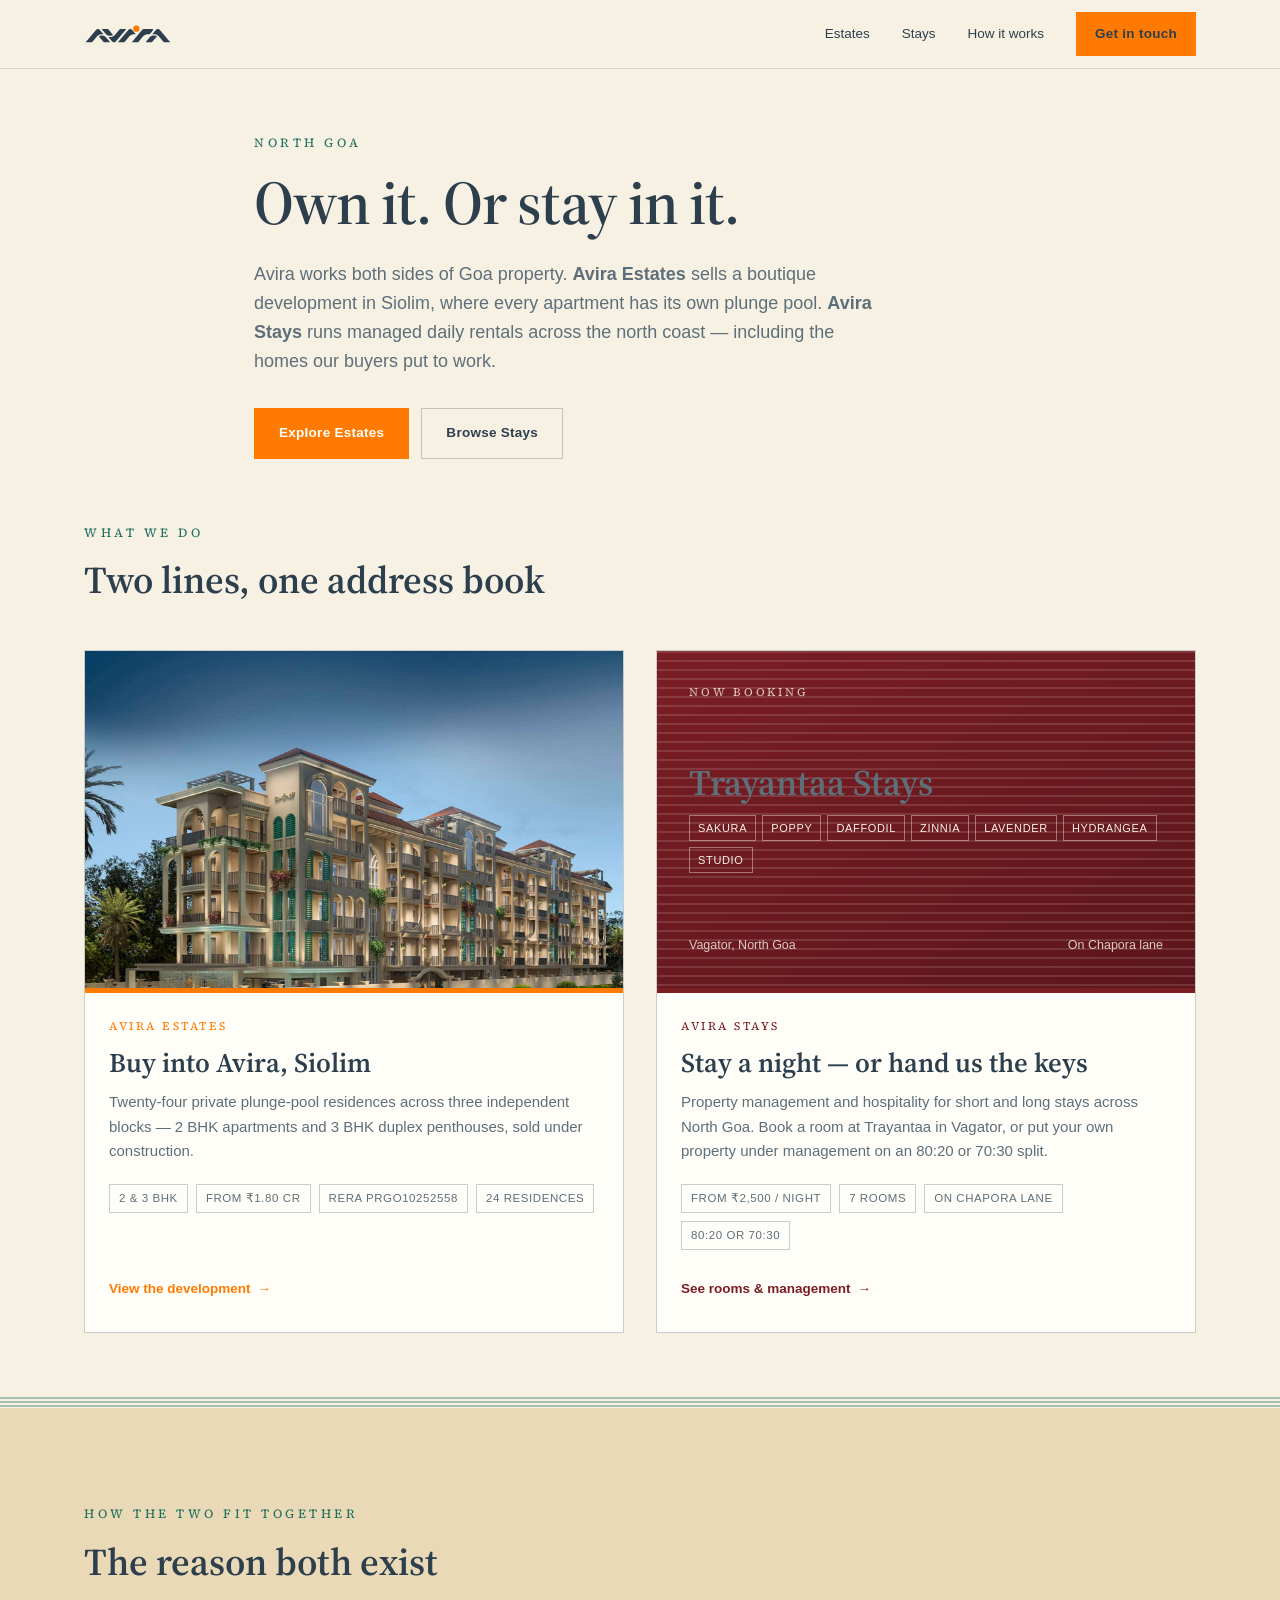
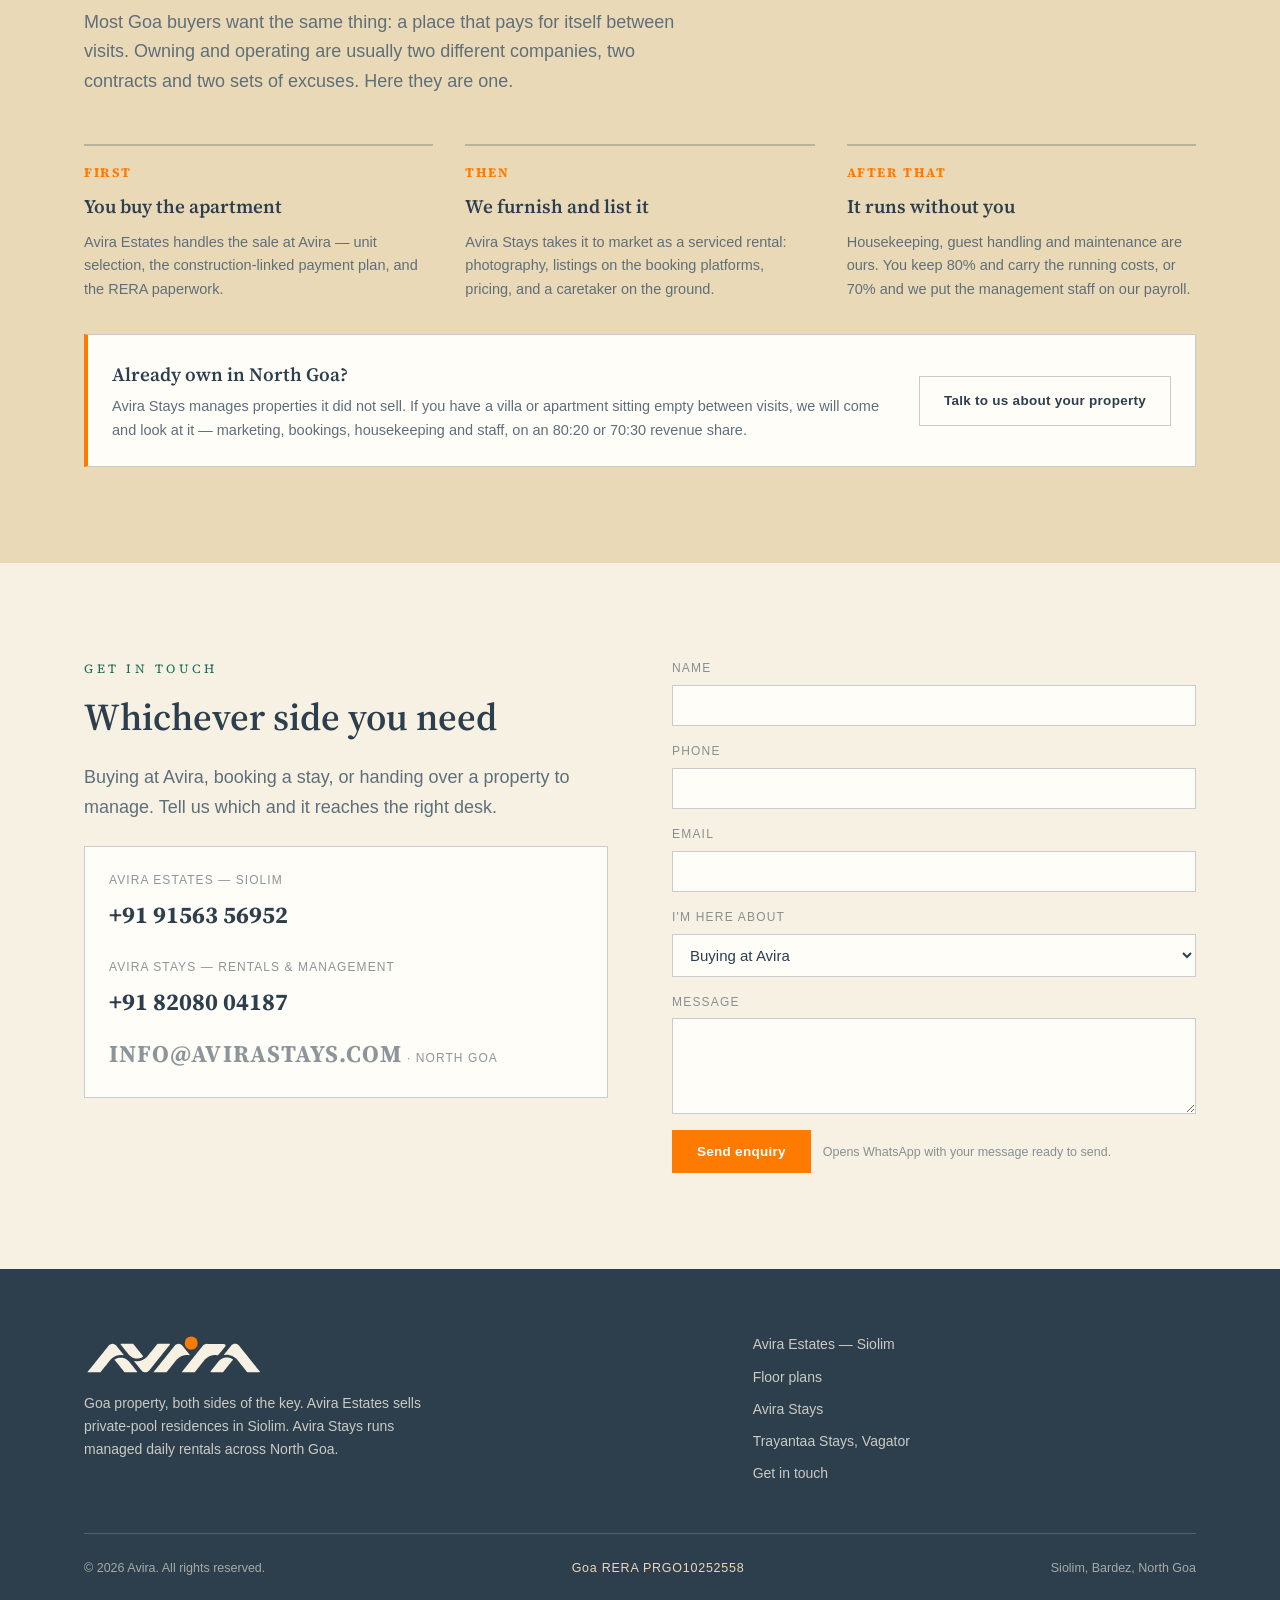
==== commit bfb2808d: "Use vector logo lockups in nav and footer; add service-line spine to nav" ====
--- a/index.html
+++ b/index.html
@@ -7,7 +7,10 @@
 <meta name="description" content="Avira works both sides of Goa property. Avira Estates sells 24 private plunge-pool residences in Siolim. Avira Stays runs managed short and long-stay rentals across North Goa.">
 <link rel="canonical" href="https://aviraestates.com/">
 <meta name="theme-color" content="#F7F1E4">
-<link rel="icon" href="img/avira-logo.png">
+<link rel="icon" href="favicon.svg" type="image/svg+xml">
+<link rel="icon" href="favicon-32.png" sizes="32x32" type="image/png">
+<link rel="icon" href="favicon-16.png" sizes="16x16" type="image/png">
+<link rel="apple-touch-icon" href="apple-touch-icon.png">
 <meta property="og:type" content="website">
 <meta property="og:site_name" content="Avira">
 <meta property="og:url" content="https://aviraestates.com/">
@@ -22,6 +25,7 @@
 <meta name="twitter:image" content="https://aviraestates.com/img/hero-exterior.jpg">
 <script type="application/ld+json">
 {"@context":"https://schema.org","@type":"Organization","name":"Avira","url":"https://aviraestates.com/",
+ "logo":"https://aviraestates.com/img/logo-avira-800.png",
  "address":{"@type":"PostalAddress","addressLocality":"Siolim, Bardez","addressRegion":"Goa","addressCountry":"IN"},
  "subOrganization":[
   {"@type":"RealEstateAgent","name":"Avira Estates","telephone":"+91-91563-56952","url":"https://aviraestates.com/estates.html"},
@@ -41,7 +45,7 @@
 
 <header class="nav">
   <div class="nav-in">
-    <a href="index.html"><img class="nav-logo" src="img/avira-logo.png" alt="Avira"></a>
+    <a href="index.html" aria-label="Avira home"><img class="nav-logo" src="img/logo-avira.svg" width="1305" height="305" alt="Avira"></a>
     <nav class="nav-links">
       <a href="estates.html">Estates</a>
       <a href="stays.html">Stays</a>
@@ -212,7 +216,7 @@
   <div class="wrap">
     <div class="foot-in">
       <div>
-        <img src="img/avira-logo.png" alt="Avira">
+        <img src="img/logo-avira-reversed.svg" width="1305" height="305" alt="Avira">
         <p>Goa property, both sides of the key. Avira Estates sells private-pool residences in Siolim. Avira Stays runs managed daily rentals across North Goa.</p>
       </div>
       <nav class="foot-links" aria-label="Footer">
--- a/site.css
+++ b/site.css
@@ -197,7 +197,12 @@
   align-items: center;
   gap: var(--sp-5);
 }
-.nav-logo { height: 26px; width: auto; }
+.nav-logo { width: 88px; height: auto; display: block; }
+@media (max-width: 620px) { .nav-logo { width: 74px; } }
+/* current service line gets the spine underline in the nav */
+.nav-links a[aria-current="page"] { border-bottom-color: var(--spine); color: var(--ink); }
+/* section pages declare their service line along the bottom of the sticky nav */
+body.line-estates .nav, body.line-stays .nav { border-bottom: 2px solid var(--spine); }
 .nav-links {
   margin-left: auto;
   display: flex;
@@ -534,7 +539,8 @@
 .foot { background: var(--ink); color: rgba(247,241,228,.78); padding-block: var(--sp-8) var(--sp-6); }
 .foot-in { display: grid; grid-template-columns: 1.4fr 1fr; gap: var(--sp-7); }
 @media (max-width: 760px) { .foot-in { grid-template-columns: 1fr; gap: var(--sp-6); } }
-.foot img { height: 24px; width: auto; filter: brightness(0) invert(1); opacity: .92; }
+.foot img { width: 180px; height: auto; display: block; }
+@media (max-width: 760px) { .foot img { width: 150px; } }
 .foot p { margin: var(--sp-4) 0 0; font-size: 14px; max-width: 46ch; }
 .foot-links { display: grid; gap: 9px; align-content: start; }
 .foot-links a { font-size: 14px; text-decoration: none; color: rgba(247,241,228,.78); }
@@ -569,6 +575,7 @@
    ============================================================ */
 
 :root { --spine: var(--accent); }
+body.line-estates { --spine: var(--accent); }
 body.line-stays { --spine: var(--teal); }
 
 .louvre-short { background: repeating-linear-gradient(180deg, var(--spine) 0 2px, transparent 2px 4px); }
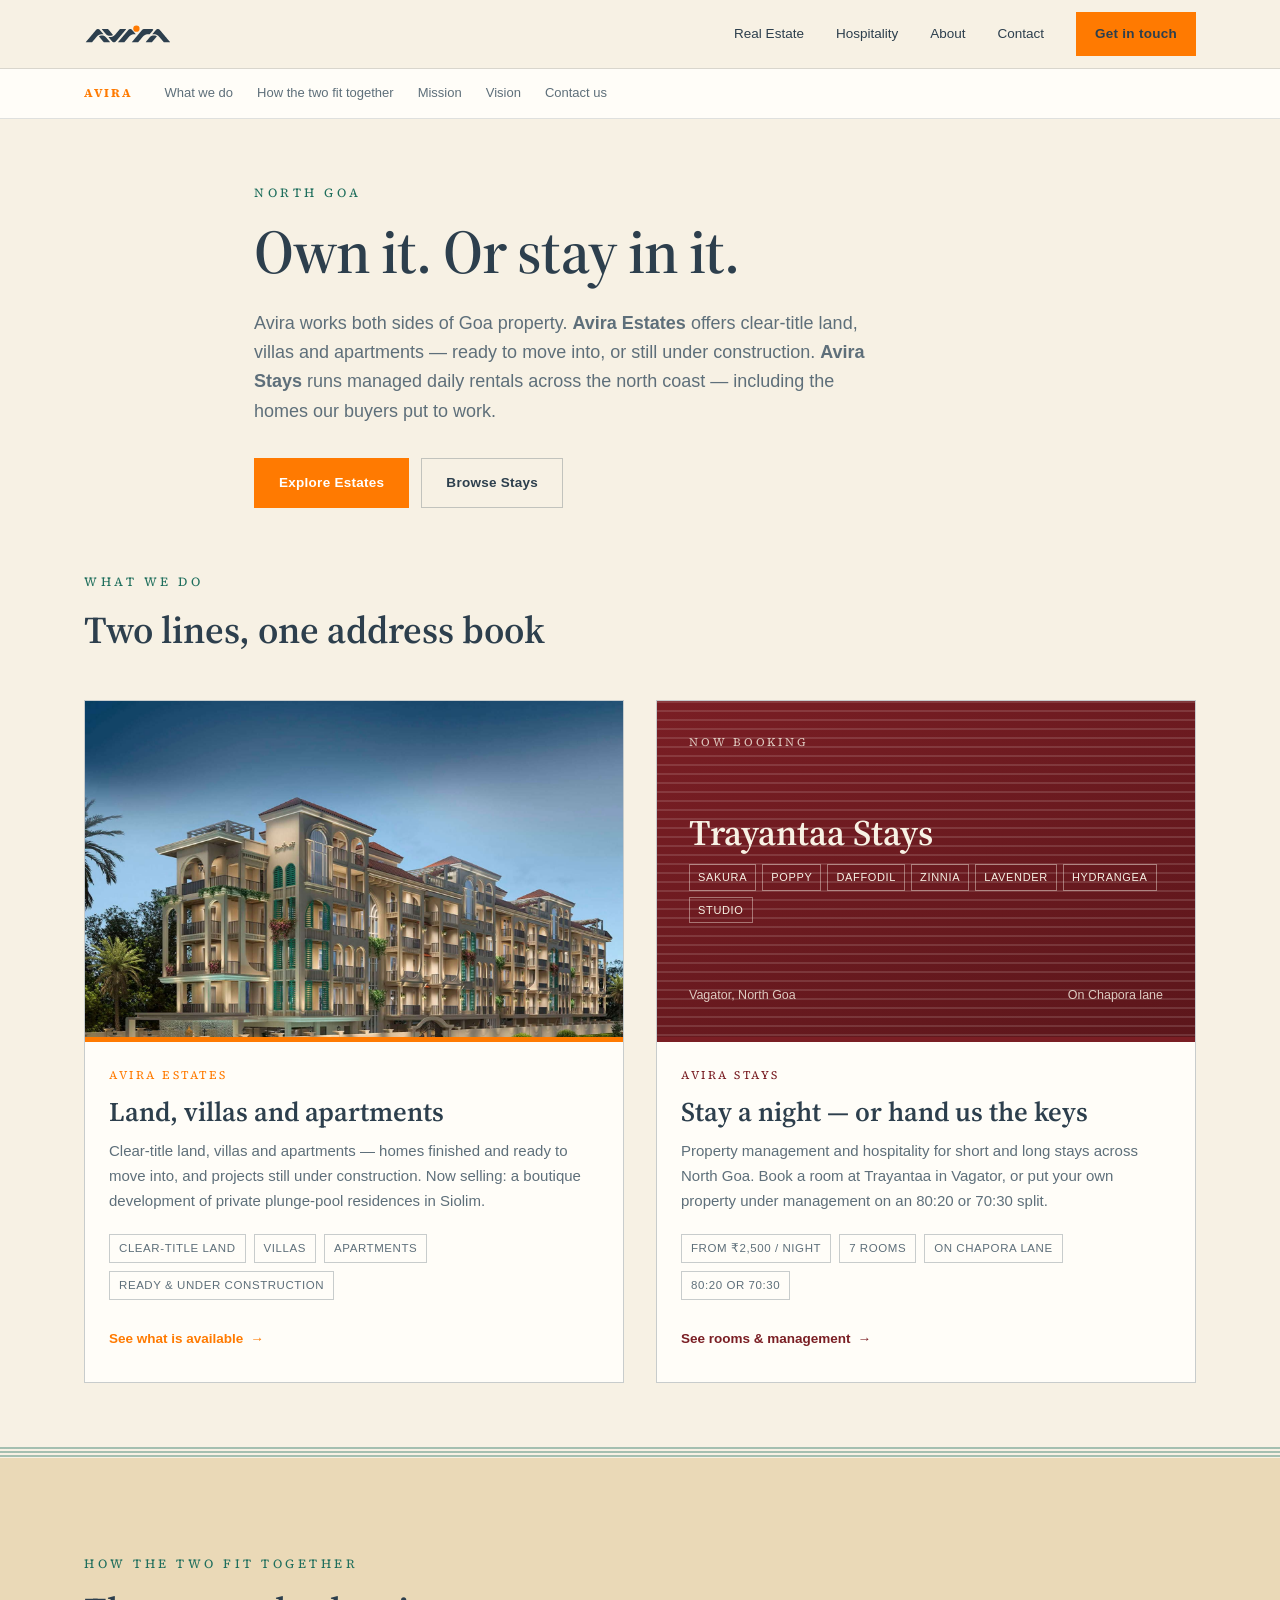
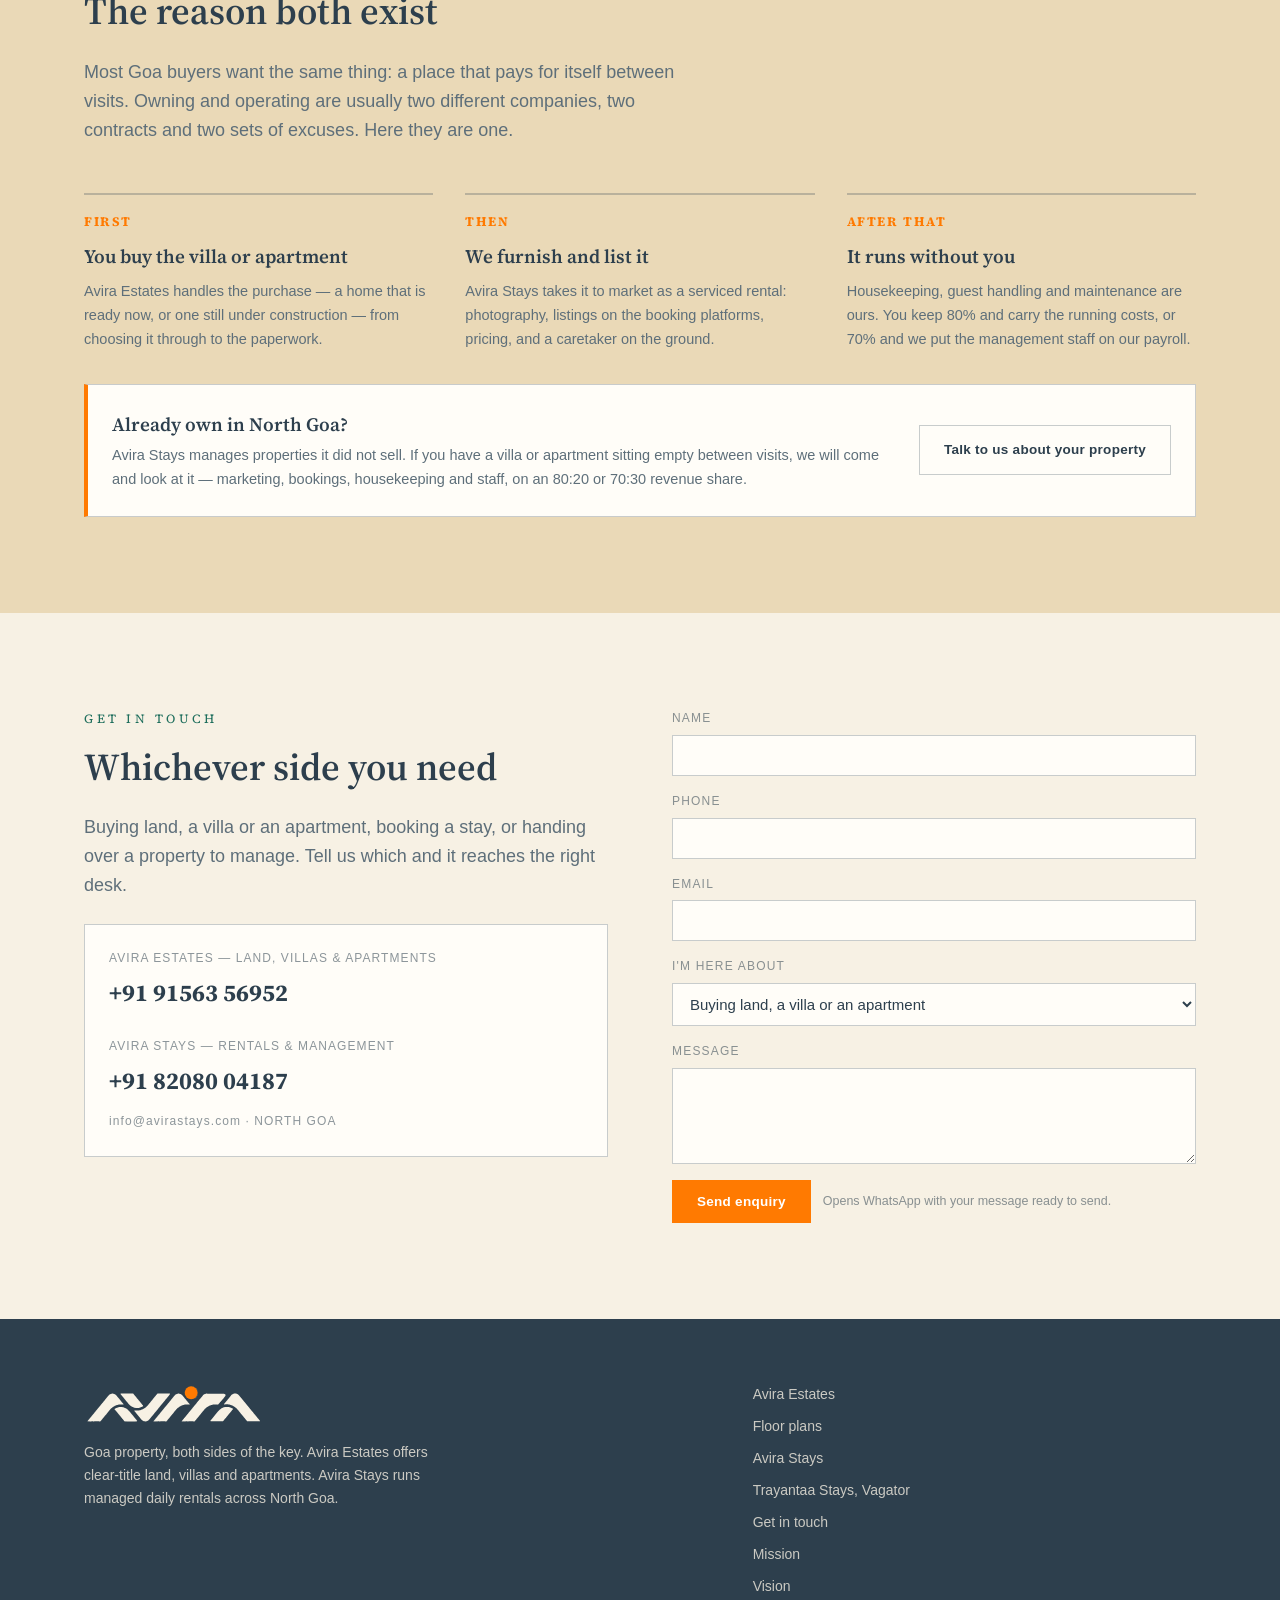
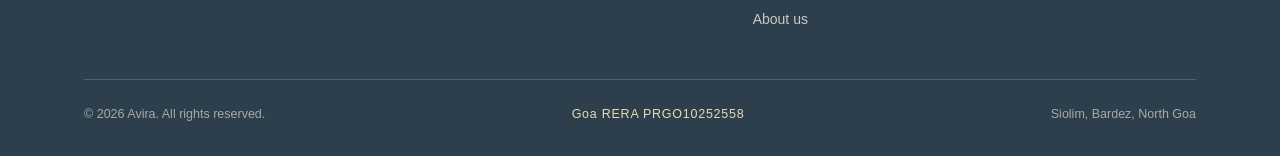
==== commit b799f36d: "Two-tier nav, About page, broader Estates offer" ====
--- a/index.html
+++ b/index.html
@@ -3,8 +3,8 @@
 <head>
 <meta charset="utf-8">
 <meta name="viewport" content="width=device-width, initial-scale=1">
-<title>Avira | Goa Property &amp; Stays — Siolim Residences and North Goa Rentals</title>
-<meta name="description" content="Avira works both sides of Goa property. Avira Estates sells 24 private plunge-pool residences in Siolim. Avira Stays runs managed short and long-stay rentals across North Goa.">
+<title>Avira | Goa Property &amp; Stays — Land, Villas, Apartments and Managed Rentals</title>
+<meta name="description" content="Avira works both sides of Goa property. Avira Estates offers clear-title land, villas and apartments, ready to move into or under construction. Avira Stays runs managed short and long-stay rentals across North Goa.">
 <link rel="canonical" href="https://aviraestates.com/">
 <meta name="theme-color" content="#F7F1E4">
 <link rel="icon" href="favicon.svg" type="image/svg+xml">
@@ -15,7 +15,7 @@
 <meta property="og:site_name" content="Avira">
 <meta property="og:url" content="https://aviraestates.com/">
 <meta property="og:title" content="Avira | Goa Property &amp; Stays">
-<meta property="og:description" content="Own it, or stay in it. Private plunge-pool residences in Siolim, and managed daily rentals across North Goa.">
+<meta property="og:description" content="Own it, or stay in it. Clear-title land, villas and apartments, and managed rentals across North Goa.">
 <meta property="og:image" content="https://aviraestates.com/img/hero-exterior.jpg">
 <meta property="og:image:width" content="1600">
 <meta property="og:image:height" content="1132">
@@ -43,17 +43,30 @@
 
 <a class="skip" href="#main">Skip to content</a>
 
+<div class="navstack">
 <header class="nav">
   <div class="nav-in">
     <a href="index.html" aria-label="Avira home"><img class="nav-logo" src="img/logo-avira.svg" width="1305" height="305" alt="Avira"></a>
     <nav class="nav-links">
-      <a href="estates.html">Estates</a>
-      <a href="stays.html">Stays</a>
-      <a href="#connect">How it works</a>
+      <a class="div" href="estates.html">Real Estate</a>
+      <a class="div" href="stays.html">Hospitality</a>
+      <a class="div" href="about.html">About</a>
+      <a class="div" href="#contact">Contact</a>
       <a class="avira-btn avira-btn-primary" href="#contact">Get in touch</a>
     </nav>
   </div>
 </header>
+<div class="subnav">
+  <div class="subnav-in">
+    <span class="here">Avira</span>
+    <a href="#services">What we do</a>
+    <a href="#connect">How the two fit together</a>
+    <a href="about.html#mission">Mission</a>
+    <a href="about.html#vision">Vision</a>
+    <a href="#contact">Contact us</a>
+  </div>
+</div>
+</div>
 
 <main id="main">
 
@@ -62,7 +75,7 @@
     <div class="wrap hero-copy">
       <p class="eyebrow">North Goa</p>
       <h1 class="d-xl">Own it. Or stay in it.</h1>
-      <p class="lede">Avira works both sides of Goa property. <strong>Avira Estates</strong> sells a boutique development in Siolim, where every apartment has its own plunge pool. <strong>Avira Stays</strong> runs managed daily rentals across the north coast — including the homes our buyers put to work.</p>
+      <p class="lede">Avira works both sides of Goa property. <strong>Avira Estates</strong> offers clear-title land, villas and apartments &mdash; ready to move into, or still under construction. <strong>Avira Stays</strong> runs managed daily rentals across the north coast — including the homes our buyers put to work.</p>
       <div class="hero-cta">
         <a class="avira-btn avira-btn-primary" href="estates.html">Explore Estates</a>
         <a class="avira-btn avira-btn-secondary" href="stays.html">Browse Stays</a>
@@ -85,12 +98,12 @@
           <div class="svc-spine"></div>
           <div class="svc-in">
             <div class="svc-kicker">Avira Estates</div>
-            <h3>Buy into Avira, Siolim</h3>
-            <p>Twenty-four private plunge-pool residences across three independent blocks — 2 BHK apartments and 3 BHK duplex penthouses, sold under construction.</p>
+            <h3>Land, villas and apartments</h3>
+            <p>Clear-title land, villas and apartments &mdash; homes finished and ready to move into, and projects still under construction. Now selling: a boutique development of private plunge-pool residences in Siolim.</p>
             <div class="svc-facts">
-              <span>2 &amp; 3 BHK</span><span>From ₹1.80 Cr</span><span>RERA PRGO10252558</span><span>24 residences</span>
+              <span>Clear-title land</span><span>Villas</span><span>Apartments</span><span>Ready &amp; under construction</span>
             </div>
-            <div class="svc-go">View the development <span class="arw">&rarr;</span></div>
+            <div class="svc-go">See what is available <span class="arw">&rarr;</span></div>
           </div>
         </a>
 
@@ -133,8 +146,8 @@
       <div class="loop">
         <div>
           <div class="n">First</div>
-          <h4>You buy the apartment</h4>
-          <p>Avira Estates handles the sale at Avira — unit selection, the construction-linked payment plan, and the RERA paperwork.</p>
+          <h4>You buy the villa or apartment</h4>
+          <p>Avira Estates handles the purchase &mdash; a home that is ready now, or one still under construction &mdash; from choosing it through to the paperwork.</p>
         </div>
         <div>
           <div class="n">Then</div>
@@ -164,9 +177,9 @@
       <div>
         <p class="eyebrow">Get in touch</p>
         <h2 class="d-l">Whichever side you need</h2>
-        <p class="lede">Buying at Avira, booking a stay, or handing over a property to manage. Tell us which and it reaches the right desk.</p>
+        <p class="lede">Buying land, a villa or an apartment, booking a stay, or handing over a property to manage. Tell us which and it reaches the right desk.</p>
         <div class="callbox">
-          <div class="micro">Avira Estates &mdash; Siolim</div>
+          <div class="micro">Avira Estates &mdash; land, villas &amp; apartments</div>
           <a href="tel:+919156356952" style="display:inline-block;margin-top:4px">+91 91563 56952</a>
           <div class="micro" style="margin-top:var(--sp-5)">Avira Stays &mdash; rentals &amp; management</div>
           <a href="tel:+918208004187" style="display:inline-block;margin-top:4px">+91 82080 04187</a>
@@ -191,7 +204,7 @@
           <div class="field">
             <label for="f-unit">I'm here about</label>
             <select id="f-unit" name="unit">
-              <option>Buying at Avira</option>
+              <option>Buying land, a villa or an apartment</option>
               <option>Booking a stay</option>
               <option>Getting my property managed</option>
               <option>Something else</option>
@@ -217,14 +230,18 @@
     <div class="foot-in">
       <div>
         <img src="img/logo-avira-reversed.svg" width="1305" height="305" alt="Avira">
-        <p>Goa property, both sides of the key. Avira Estates sells private-pool residences in Siolim. Avira Stays runs managed daily rentals across North Goa.</p>
+        <p>Goa property, both sides of the key. Avira Estates offers clear-title land, villas and apartments. Avira Stays runs managed daily rentals across North Goa.</p>
       </div>
       <nav class="foot-links" aria-label="Footer">
-        <a href="estates.html">Avira Estates &mdash; Siolim</a>
+        <a href="estates.html">Avira Estates</a>
         <a href="estates.html#plans">Floor plans</a>
         <a href="stays.html">Avira Stays</a>
         <a href="stays.html#trayantaa">Trayantaa Stays, Vagator</a>
         <a href="#contact">Get in touch</a>
+      
+        <a href="about.html#mission">Mission</a>
+        <a href="about.html#vision">Vision</a>
+        <a href="about.html">About us</a>
       </nav>
     </div>
     <div class="foot-base">
--- a/site.css
+++ b/site.css
@@ -184,7 +184,7 @@
 
 /* ============================ NAV ============================ */
 .nav {
-  position: sticky; top: 0; z-index: 50;
+  position: relative; z-index: 50;
   background: rgba(247, 241, 228, 0.94);
   backdrop-filter: blur(10px);
   border-bottom: 1px solid var(--line);
@@ -220,7 +220,21 @@
 .nav-links .avira-btn { padding: 10px 18px; }
 .nav-links .avira-btn:hover { border-bottom-color: transparent; }
 @media (max-width: 860px) {
-  .nav-links a:not(.avira-btn) { display: none; }
+  /* the four divisions move to their own scrollable row under the brand bar;
+     the nav row keeps only the logo and the CTA */
+  .nav-in { flex-wrap: wrap; row-gap: 0; }
+  .nav-links { width: 100%; order: 3; gap: var(--sp-5);
+    overflow-x: auto; scrollbar-width: none;
+    border-top: 1px solid var(--line); padding-top: 2px; margin-top: var(--sp-3); }
+  .nav-links::-webkit-scrollbar { display: none; }
+  .nav-links a:not(.avira-btn) { white-space: nowrap; font-size: 13px; padding-block: 9px; }
+  .nav-links .avira-btn {
+    position: absolute; top: var(--sp-3); right: var(--sp-5);
+    padding: 9px 15px; font-size: 13px;
+  }
+  .nav-in { position: relative; }
+  /* give the logo row the CTA's height so the hairline clears the button */
+  .nav-in > a:first-child { min-height: 36px; display: flex; align-items: center; }
 }
 
 /* ============================ HERO ============================ */
@@ -534,6 +548,9 @@
 .callbox { border: 1px solid var(--line-firm); background: var(--paper); padding: var(--sp-5); margin-top: var(--sp-5); }
 .callbox a { font-family: var(--f-display); font-size: 24px; font-weight: 700; color: var(--ink); text-decoration: none; font-variant-numeric: tabular-nums; }
 .callbox a:hover { color: var(--accent); }
+/* secondary lines in a callbox (email, note) are not phone numbers */
+.callbox .micro a { font-family: var(--f-body); font-size: inherit; font-weight: 400;
+  letter-spacing: inherit; text-transform: none; }
 
 /* ======================== FOOTER ======================== */
 .foot { background: var(--ink); color: rgba(247,241,228,.78); padding-block: var(--sp-8) var(--sp-6); }
@@ -565,7 +582,9 @@
 @media (prefers-reduced-motion: reduce) {
   * { animation: none !important; transition: none !important; scroll-behavior: auto !important; }
 }
-html { scroll-behavior: smooth; scroll-padding-top: 72px; }
+/* two pinned tiers on desktop, one on mobile — anchors must clear both */
+html { scroll-behavior: smooth; scroll-padding-top: 132px; }
+@media (max-width: 820px) { html { scroll-padding-top: 124px; } }
 
 /* ============================================================
    MULTI-PAGE ADDITIONS — Avira parent brand, Estates, Stays
@@ -829,3 +848,110 @@
   .venue { grid-template-columns: 1fr; gap: 5px; padding: var(--sp-4) 0; }
   .venue .far { text-align: left; }
 }
+
+/* ==================== TWO-TIER NAVIGATION ==================== */
+/* Tier 1 (.nav) is the same on every page: the four divisions of the company.
+   Tier 2 (.subnav) carries the anchors local to whichever page you are on. */
+.nav-links a.div { font-weight: 500; }
+.nav-links a.div[aria-current="page"] {
+  border-bottom-color: var(--spine);
+  color: var(--ink);
+}
+.subnav {
+  position: relative; z-index: 49;
+  background: var(--paper);
+  border-bottom: 1px solid var(--line);
+}
+/* both tiers pin as one block, so the second never slides under the first */
+.navstack { position: sticky; top: 0; z-index: 50; }
+/* on a phone the second tier scrolls away and only the brand bar stays pinned.
+   display:contents dissolves the wrapper so .nav sticks against the page, not
+   against a 120px-tall parent it would scroll straight out of. */
+@media (max-width: 820px) {
+  .navstack { display: contents; }
+  .nav { position: sticky; top: 0; z-index: 50; }
+  .subnav { position: static; }
+}
+.subnav-in {
+  max-width: var(--measure);
+  margin-inline: auto;
+  padding: 0 var(--sp-5);
+  display: flex; align-items: center; gap: var(--sp-5);
+  overflow-x: auto;
+  scrollbar-width: none;
+}
+.subnav-in::-webkit-scrollbar { display: none; }
+.subnav-in .here {
+  font-family: var(--f-display); font-size: 12px; font-weight: 700;
+  letter-spacing: .14em; text-transform: uppercase;
+  color: var(--spine); white-space: nowrap;
+  padding-block: 13px; margin-right: var(--sp-2);
+}
+.subnav-in a {
+  font-size: 13px; color: var(--ink-soft); text-decoration: none;
+  white-space: nowrap; padding-block: 13px;
+  border-bottom: 2px solid transparent; margin-bottom: -1px;
+}
+.subnav-in a:hover { color: var(--ink); border-bottom-color: var(--spine); }
+@media (max-width: 820px) {
+  .subnav-in { gap: var(--sp-4); padding-inline: var(--sp-4); }
+  .subnav-in .here { display: none; }
+}
+
+/* ======================== ABOUT PAGE ======================== */
+.mv { display: grid; grid-template-columns: 1fr 1fr; gap: var(--sp-6); margin-top: var(--sp-6); }
+@media (max-width: 820px) { .mv { grid-template-columns: 1fr; } }
+.mv > div { border-top: 2px solid var(--spine); padding-top: var(--sp-4); }
+/* each half carries its own division colour */
+.mv.lines > div:first-child { --spine: var(--accent); }
+.mv.lines > div:last-child  { --spine: var(--stays); }
+.mv h3 {
+  font-family: var(--f-display); font-size: 12px; font-weight: 700;
+  letter-spacing: .16em; text-transform: uppercase; color: var(--spine);
+  margin: 0 0 var(--sp-3);
+}
+.mv p { font-size: 17px; line-height: 1.62; }
+.mv p:last-child { margin-bottom: 0; }
+.divisions { display: grid; grid-template-columns: 1fr 1fr; gap: var(--sp-6); margin-top: var(--sp-6); }
+@media (max-width: 820px) { .divisions { grid-template-columns: 1fr; } }
+.division {
+  border: 1px solid var(--line-firm); background: var(--paper);
+  padding: var(--sp-5); display: flex; flex-direction: column;
+}
+.division .kicker {
+  font-family: var(--f-display); font-size: 11.5px; font-weight: 700;
+  letter-spacing: .16em; text-transform: uppercase; margin: 0 0 var(--sp-2);
+}
+.division.re .kicker { color: var(--accent); }
+.division.ho .kicker { color: var(--stays); }
+.division h3 { font-family: var(--f-display); font-size: 22px; font-weight: 600; margin: 0 0 var(--sp-3); }
+.division p { font-size: 15px; margin-bottom: var(--sp-4); }
+.division dl { margin: 0 0 var(--sp-5); display: grid; gap: 7px; }
+.division dl div { display: flex; gap: var(--sp-3); font-size: 14px; }
+.division dt { color: var(--ink-faint); flex: 0 0 108px; }
+.division dd { margin: 0; }
+.division .go { margin-top: auto; }
+
+/* ================= ESTATES: WHAT WE OFFER ================= */
+.offer { display: grid; grid-template-columns: repeat(3, 1fr); gap: var(--sp-5); margin-top: var(--sp-6); }
+@media (max-width: 900px) { .offer { grid-template-columns: 1fr; } }
+.offer-card {
+  border: 1px solid var(--line-firm); border-top: 2px solid var(--spine);
+  background: var(--paper); padding: var(--sp-5);
+  display: flex; flex-direction: column;
+}
+.offer-card .kicker {
+  font-family: var(--f-display); font-size: 11.5px; font-weight: 700;
+  letter-spacing: .16em; text-transform: uppercase; color: var(--spine);
+  margin: 0 0 var(--sp-2);
+}
+.offer-card h3 { font-family: var(--f-display); font-size: 22px; font-weight: 600; margin: 0 0 var(--sp-3); }
+.offer-card p { font-size: 15px; margin-bottom: var(--sp-4); }
+.offer-card .tags { display: flex; flex-wrap: wrap; gap: 8px; margin-top: auto; }
+.offer-card .more { margin-top: var(--sp-4); font-size: 14px; color: var(--ink); text-decoration: none; border-bottom: 1px solid var(--spine); align-self: flex-start; }
+.offer-card .more:hover { color: var(--spine); }
+.project-intro { padding-block: var(--sp-7) var(--sp-5); }
+.project-intro .lede { margin-bottom: 0; }
+.offer-card .avira-tag { font-size: 10.5px; padding: 3px 8px; letter-spacing: .05em; }
+/* the global p colour was overriding the titlecard's ivory, leaving the property name near-invisible on maroon */
+.titlecard p { color: inherit; }
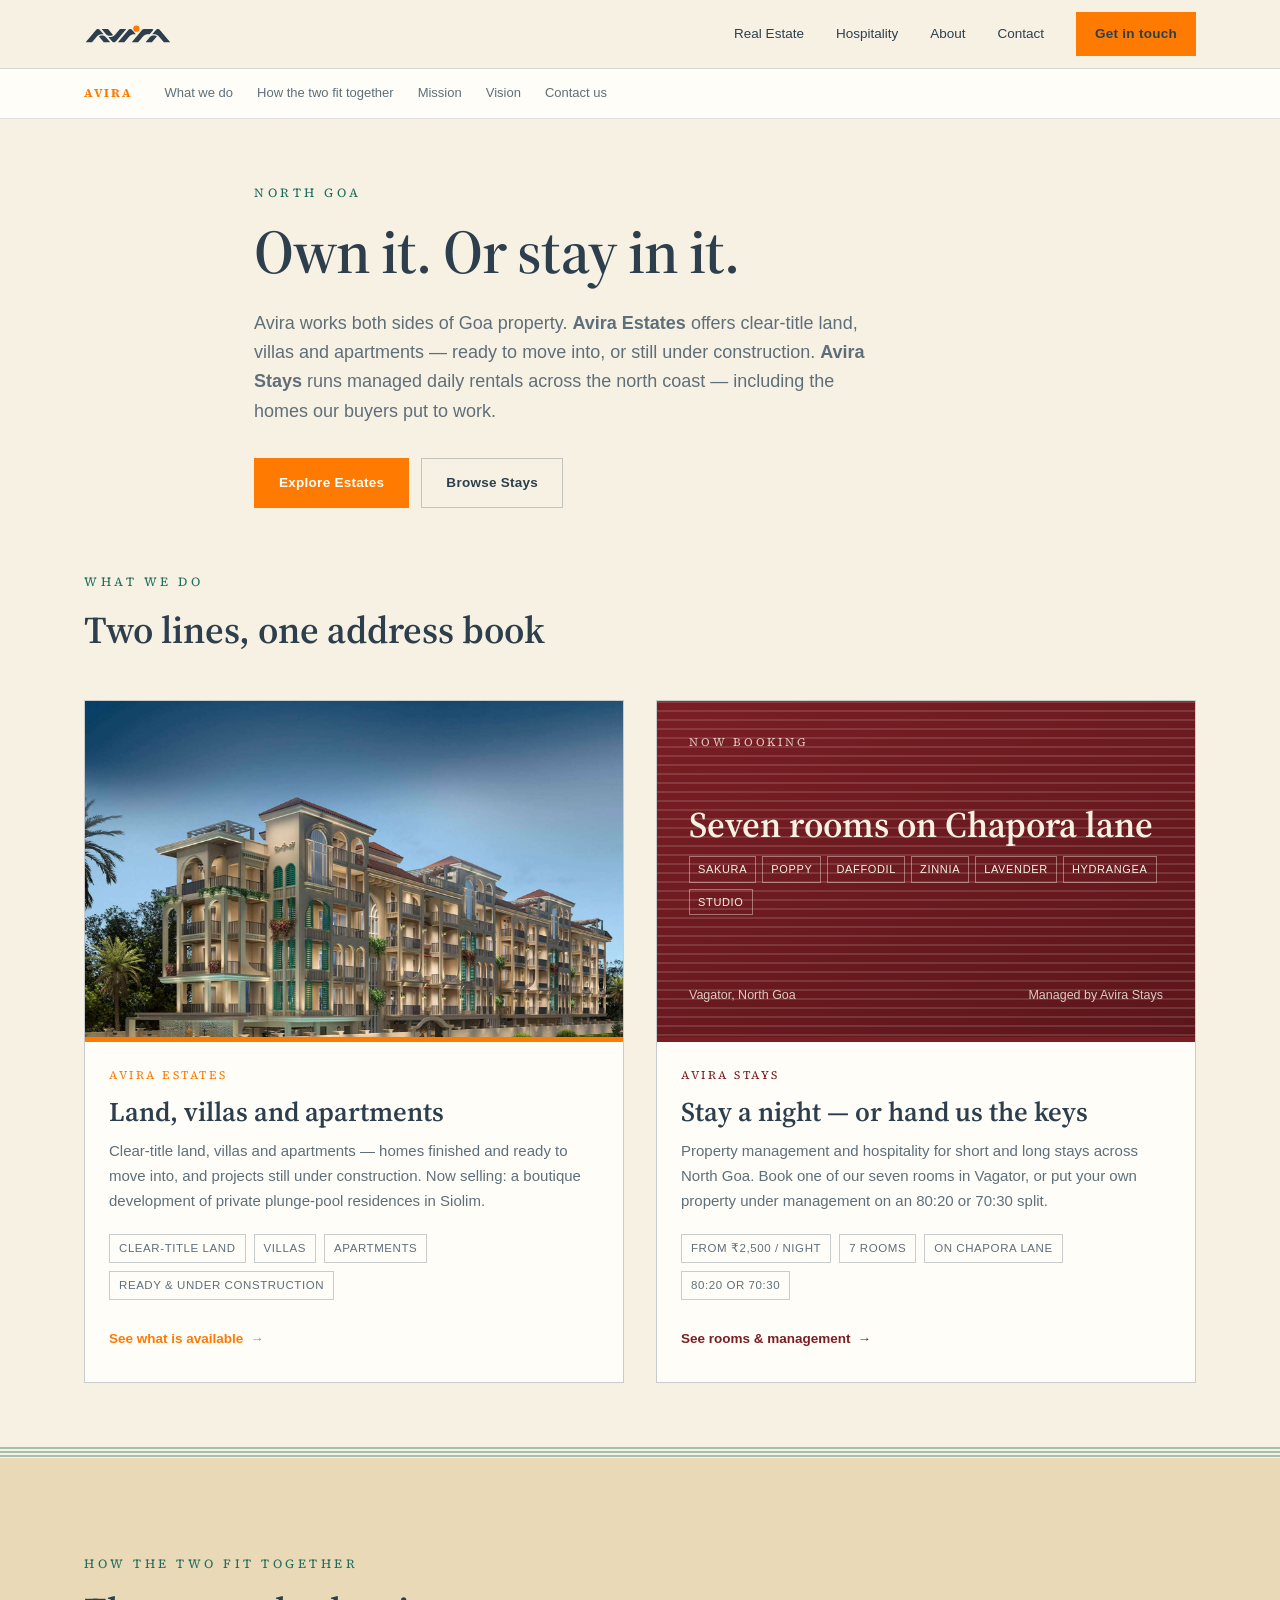
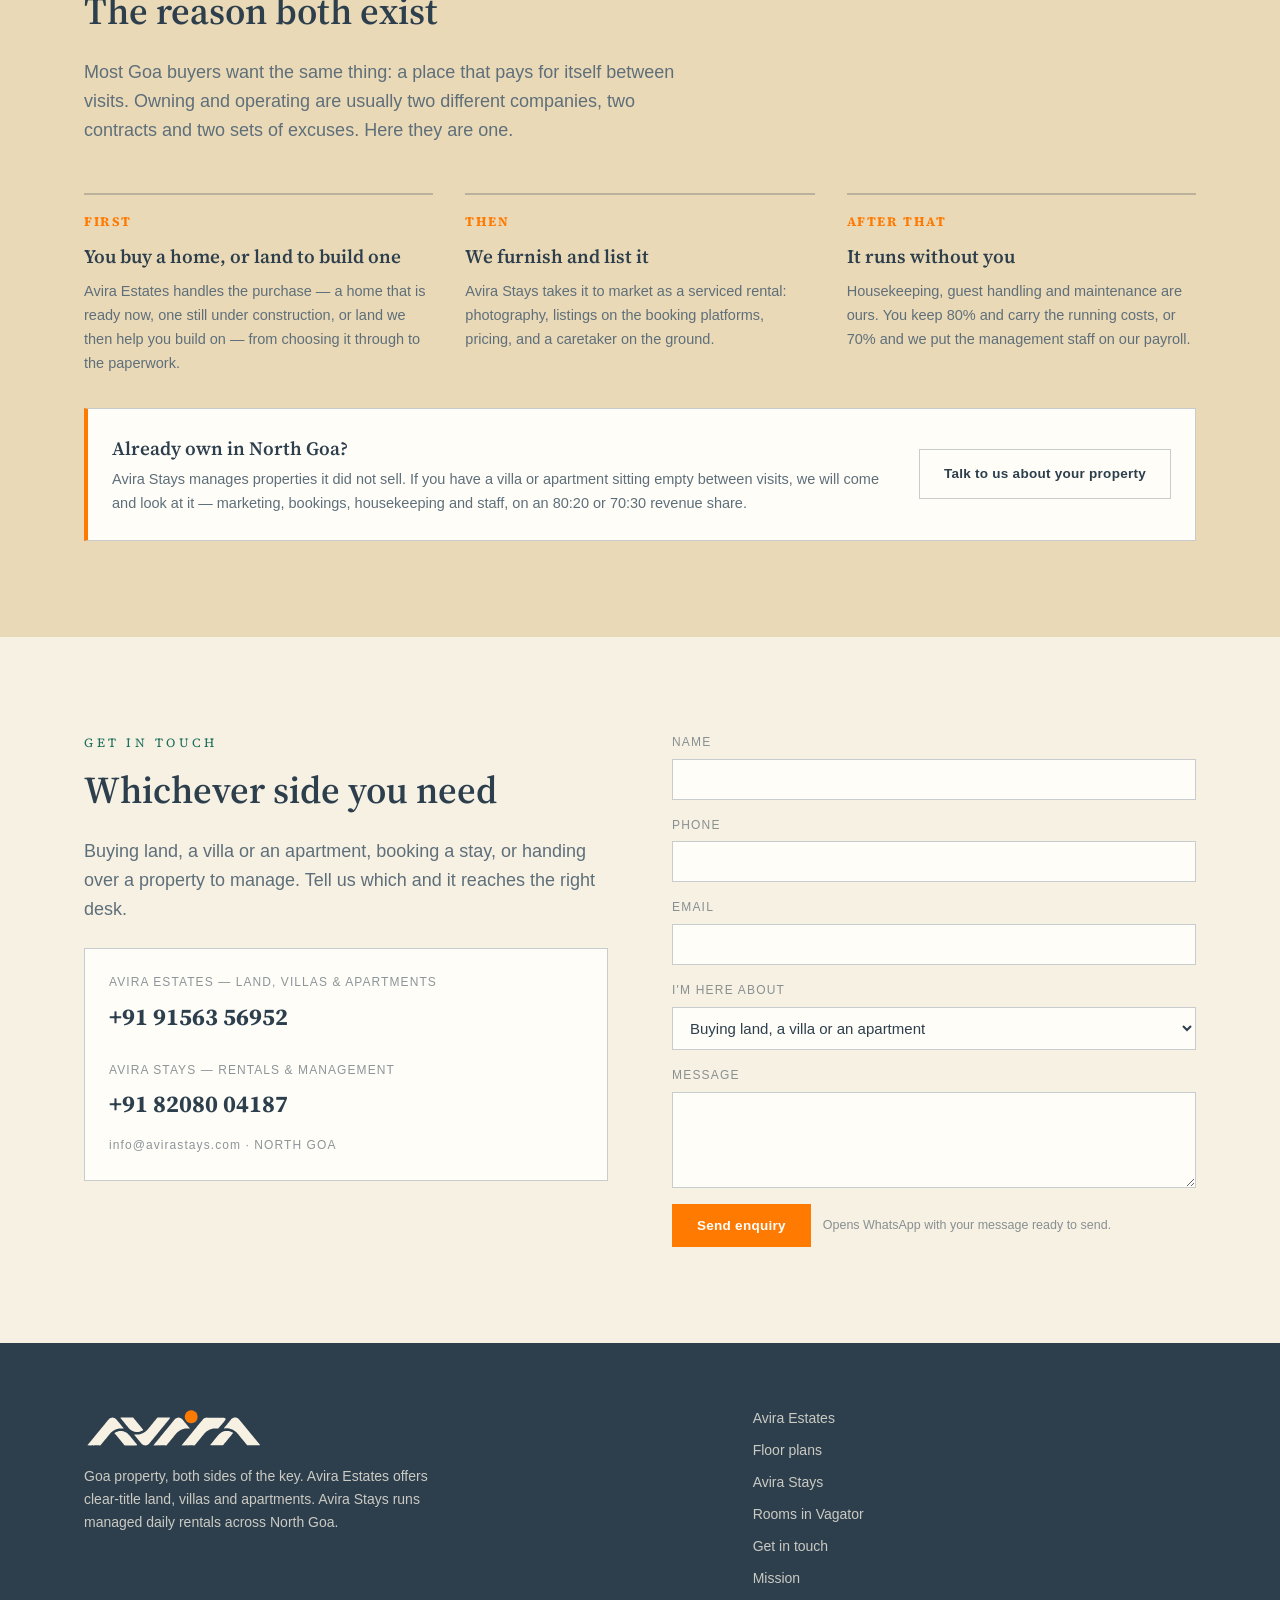
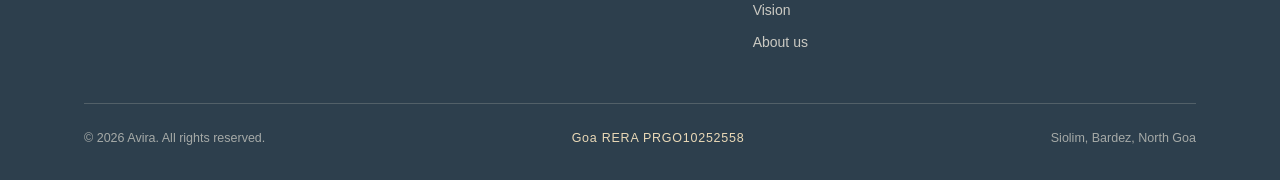
==== commit 0e217b5f: "Remove property names, land in mission, phone layout fixes" ====
--- a/index.html
+++ b/index.html
@@ -111,18 +111,18 @@
           <div class="svc-media titlecard">
             <div class="tc-top">Now booking</div>
             <div>
-              <p class="tc-name">Trayantaa Stays</p>
+              <p class="tc-name">Seven rooms on Chapora lane</p>
               <div class="tc-rooms">
                 <span>Sakura</span><span>Poppy</span><span>Daffodil</span><span>Zinnia</span><span>Lavender</span><span>Hydrangea</span><span>Studio</span>
               </div>
             </div>
-            <div class="tc-foot"><span>Vagator, North Goa</span><span>On Chapora lane</span></div>
+            <div class="tc-foot"><span>Vagator, North Goa</span><span>Managed by Avira Stays</span></div>
           </div>
           <div class="svc-spine"></div>
           <div class="svc-in">
             <div class="svc-kicker">Avira Stays</div>
             <h3>Stay a night &mdash; or hand us the keys</h3>
-            <p>Property management and hospitality for short and long stays across North Goa. Book a room at Trayantaa in Vagator, or put your own property under management on an 80:20 or 70:30 split.</p>
+            <p>Property management and hospitality for short and long stays across North Goa. Book one of our seven rooms in Vagator, or put your own property under management on an 80:20 or 70:30 split.</p>
             <div class="svc-facts">
               <span>From ₹2,500 / night</span><span>7 rooms</span><span>On Chapora lane</span><span>80:20 or 70:30</span>
             </div>
@@ -146,8 +146,8 @@
       <div class="loop">
         <div>
           <div class="n">First</div>
-          <h4>You buy the villa or apartment</h4>
-          <p>Avira Estates handles the purchase &mdash; a home that is ready now, or one still under construction &mdash; from choosing it through to the paperwork.</p>
+          <h4>You buy a home, or land to build one</h4>
+          <p>Avira Estates handles the purchase &mdash; a home that is ready now, one still under construction, or land we then help you build on &mdash; from choosing it through to the paperwork.</p>
         </div>
         <div>
           <div class="n">Then</div>
@@ -236,7 +236,7 @@
         <a href="estates.html">Avira Estates</a>
         <a href="estates.html#plans">Floor plans</a>
         <a href="stays.html">Avira Stays</a>
-        <a href="stays.html#trayantaa">Trayantaa Stays, Vagator</a>
+        <a href="stays.html#vagator">Rooms in Vagator</a>
         <a href="#contact">Get in touch</a>
       
         <a href="about.html#mission">Mission</a>
--- a/site.css
+++ b/site.css
@@ -1,5 +1,5 @@
 /* ============================================================
-   AZULE — Avira Estates
+   AVIRA — site styles
    Built on Avira-ui: tokens/tokens.css + components/components.css
    Palette is the building's own: ivory stucco, terracotta roof,
    cypress-green shutters, dusk-navy sky.
@@ -244,6 +244,7 @@
 .hero-figure { margin-top: var(--sp-7); }
 .hero-figure img {
   width: 100%;
+  height: auto;
   aspect-ratio: 16 / 9;
   object-fit: cover;
   object-position: center 62%;
@@ -351,8 +352,9 @@
 .floor.ground { background: rgba(45, 63, 77, 0.045); }
 .floor.ground .floor-no { color: var(--ink-faint); font-size: 22px; }
 @media (max-width: 760px) {
-  .floor { grid-template-columns: 62px 1fr; }
+  .floor { grid-template-columns: 78px 1fr; gap: var(--sp-4); }
   .floor-no { font-size: 26px; }
+  .floor-no small { font-size: 9.5px; letter-spacing: .08em; }
   .floor-price { grid-column: 2; text-align: left; }
 }
 
@@ -496,7 +498,8 @@
 .gal figcaption { font-size: 11.5px; letter-spacing: 0.08em; text-transform: uppercase; color: var(--ink-faint); margin-top: var(--sp-2); }
 .gal .span2 { grid-column: span 2; }
 .gal .span2 img { aspect-ratio: 8 / 5; }
-@media (max-width: 900px) { .gal { grid-template-columns: repeat(2, 1fr); } .gal .span2 { grid-column: span 2; } }
+@media (max-width: 900px) { .gal { grid-template-columns: repeat(2, minmax(0, 1fr)); } .gal .span2 { grid-column: span 2; } }
+.gal > * { min-width: 0; }
 
 /* ==================== AMENITIES & SPECS ==================== */
 .two-col { display: grid; grid-template-columns: 1fr 1.15fr; gap: var(--sp-8); margin-top: var(--sp-7); align-items: start; }
@@ -955,3 +958,20 @@
 .offer-card .avira-tag { font-size: 10.5px; padding: 3px 8px; letter-spacing: .05em; }
 /* the global p colour was overriding the titlecard's ivory, leaving the property name near-invisible on maroon */
 .titlecard p { color: inherit; }
+/* phones: the titlecard has no image, so let its 16:10 ratio act as a minimum and grow with
+   the text instead of clipping the bottom line (overflow:hidden disabled the auto minimum) */
+.svc-media.titlecard { overflow: visible; }
+
+@media (max-width: 860px) {
+  /* only the section row: masking .nav-links would also erase the CTA positioned outside its box */
+  .subnav-in {
+    -webkit-mask-image: linear-gradient(90deg, #000 88%, transparent);
+            mask-image: linear-gradient(90deg, #000 88%, transparent);
+  }
+}
+/* tags are single labels — never break "4 units" across two lines */
+.avira-tag.num { white-space: nowrap; flex-shrink: 0; }   /* count badges only ("4 units"); long tags must still wrap */
+/* width/height attributes on <img> are there to reserve space; without this they become a fixed
+   CSS height and override every aspect-ratio crop (the hero and galleries were rendering ~1100px tall) */
+img { height: auto; }
+.titlecard .tc-foot { margin-top: var(--sp-4); }
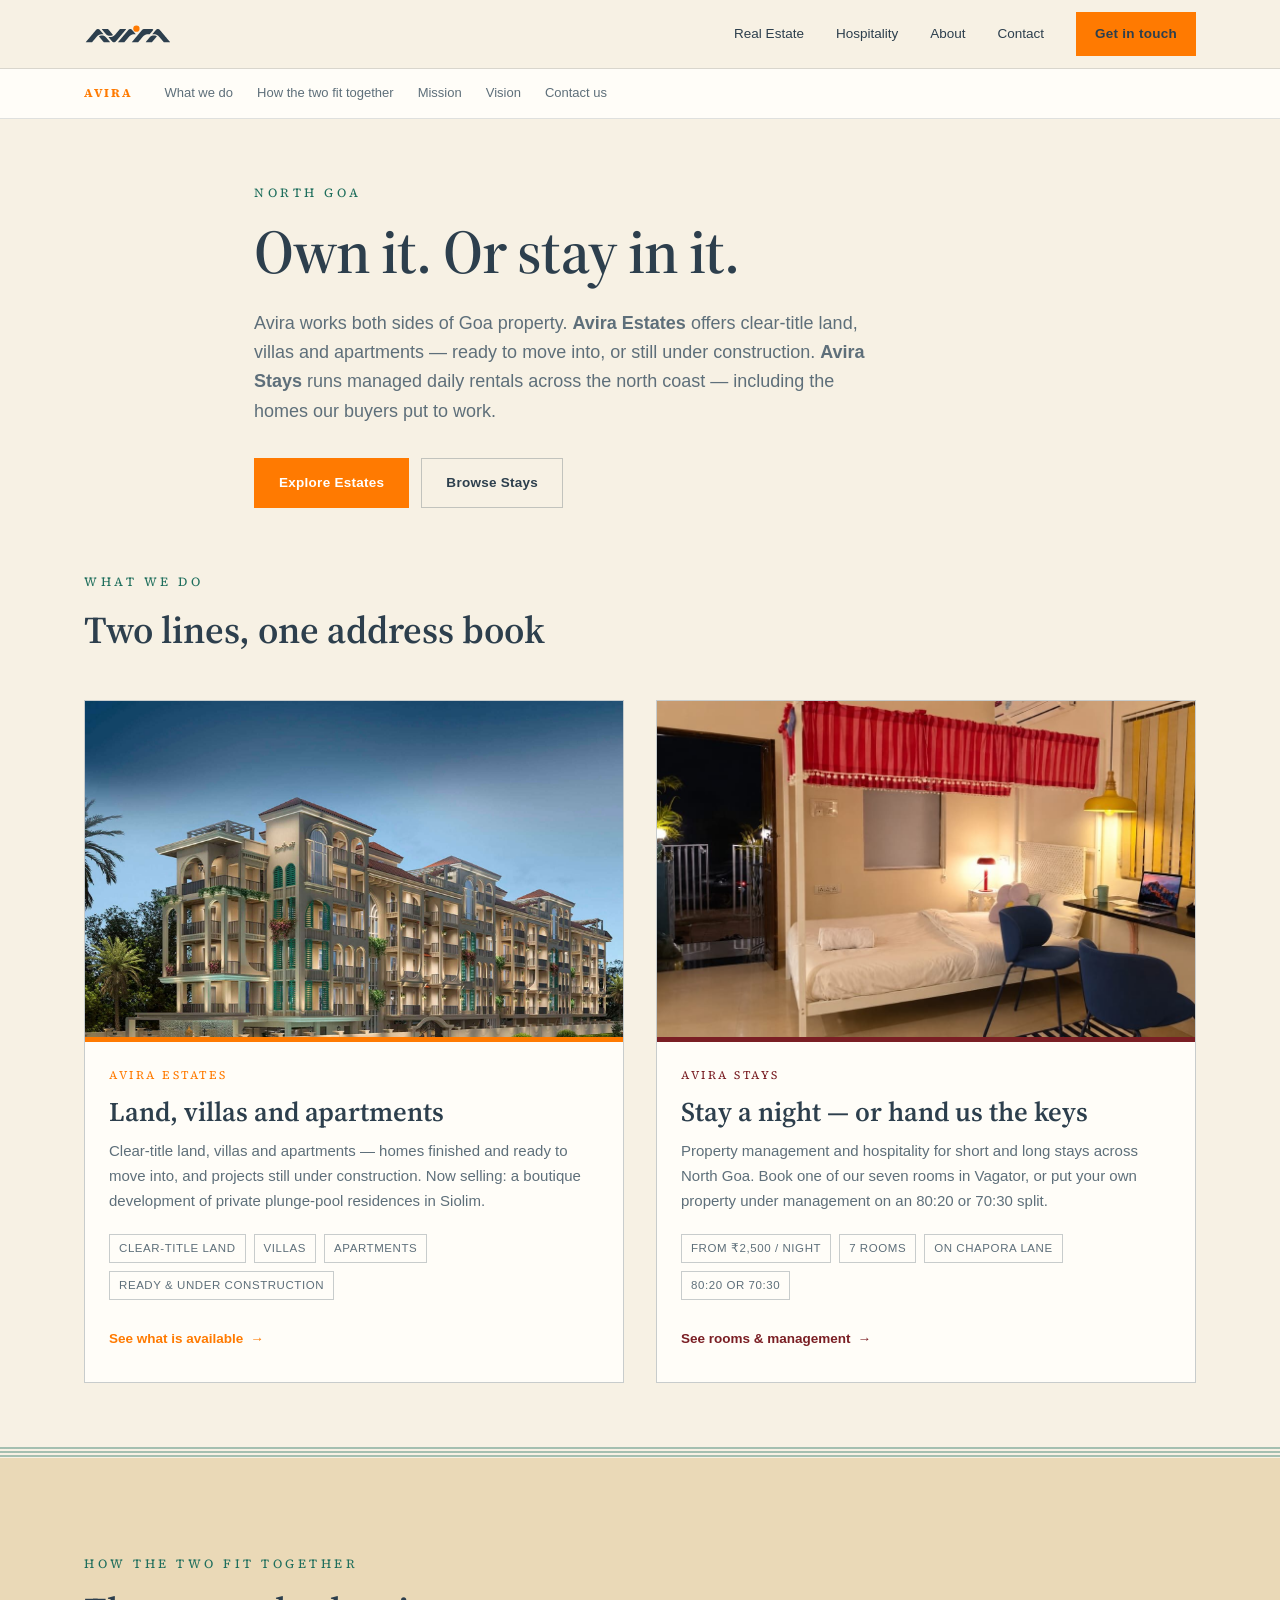
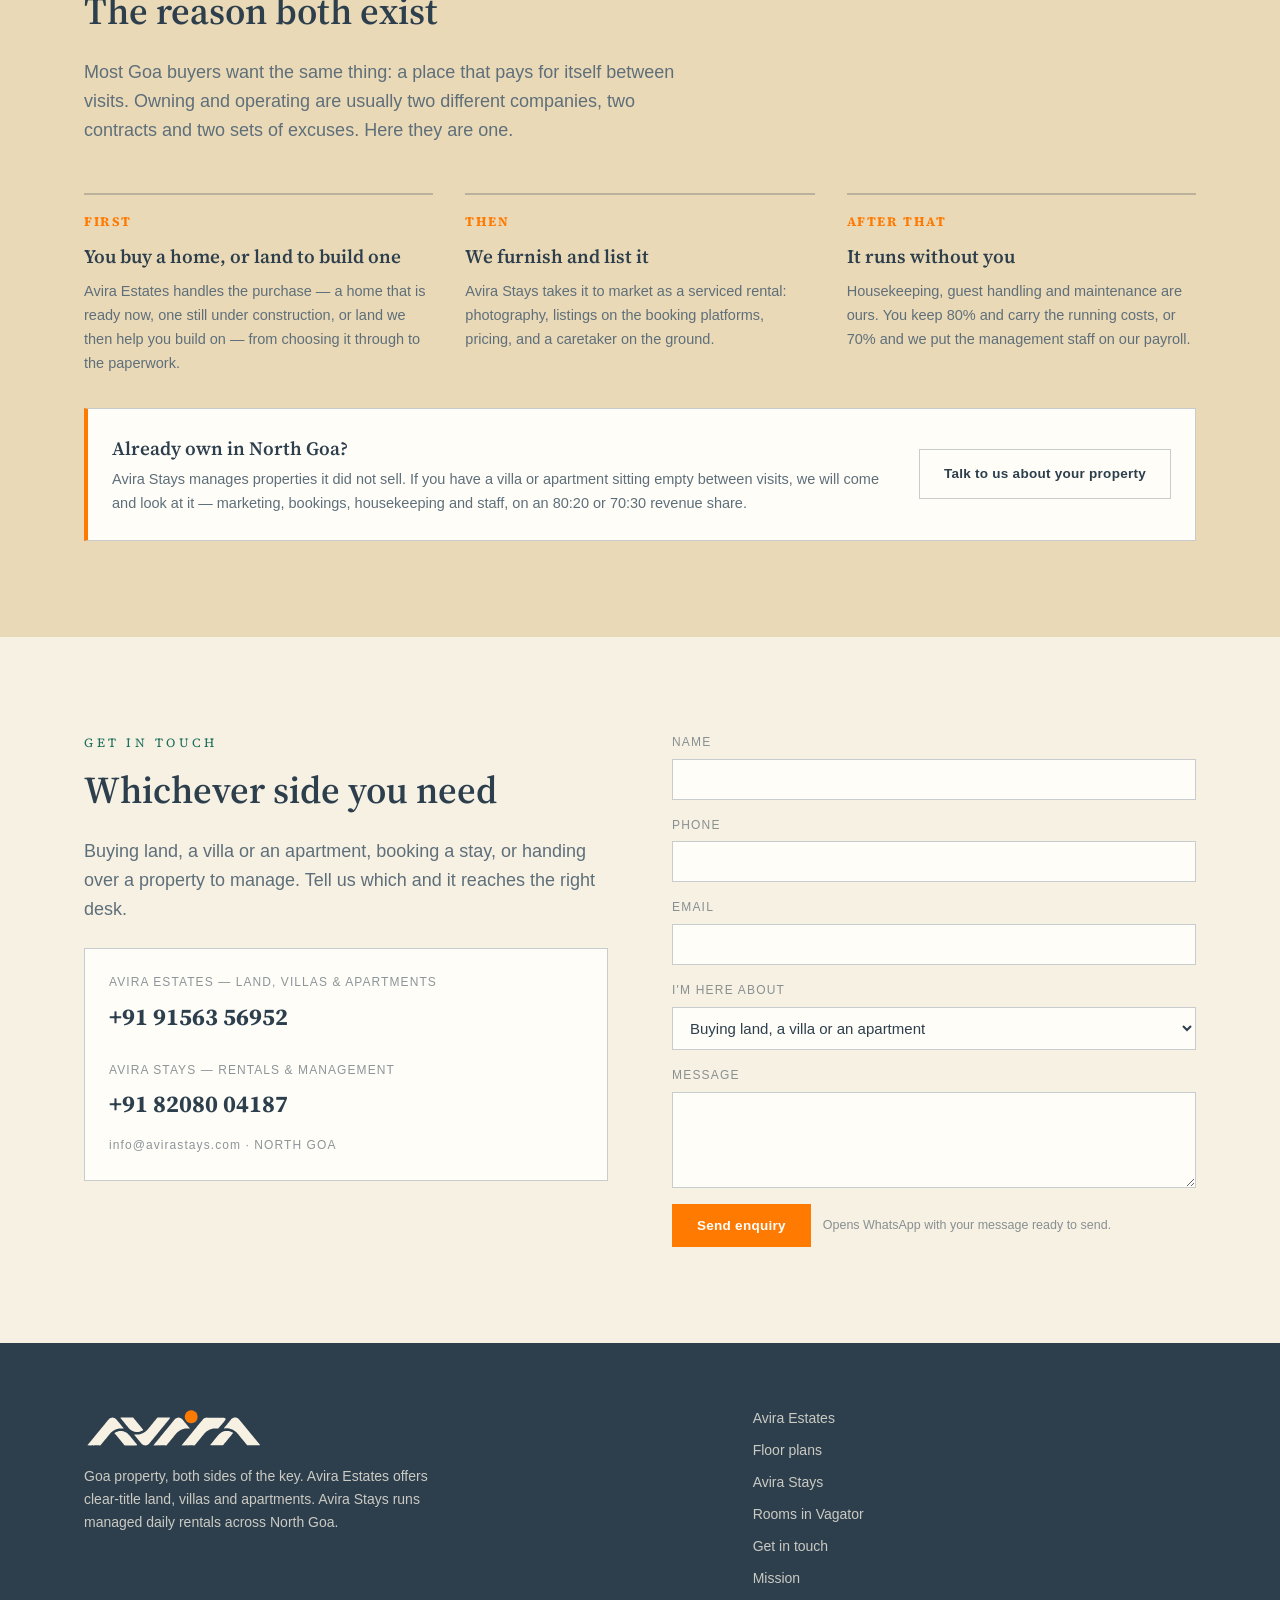
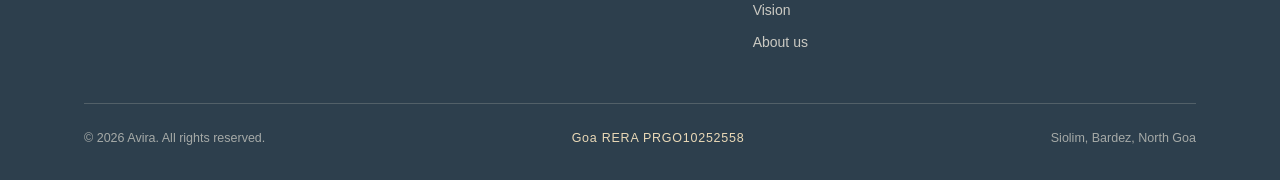
==== commit 1a742a00: "Studio section, photos, Airbnb + MMT links" ====
--- a/index.html
+++ b/index.html
@@ -108,15 +108,8 @@
         </a>
 
         <a class="svc stays" href="stays.html">
-          <div class="svc-media titlecard">
-            <div class="tc-top">Now booking</div>
-            <div>
-              <p class="tc-name">Seven rooms on Chapora lane</p>
-              <div class="tc-rooms">
-                <span>Sakura</span><span>Poppy</span><span>Daffodil</span><span>Zinnia</span><span>Lavender</span><span>Hydrangea</span><span>Studio</span>
-              </div>
-            </div>
-            <div class="tc-foot"><span>Vagator, North Goa</span><span>Managed by Avira Stays</span></div>
+          <div class="svc-media">
+            <img src="img/stays/card-stays.jpg" width="1096" height="685" alt="A studio room at night: a white four-poster bed with a red canopy, a desk with blue chairs, and the door open to the landing outside">
           </div>
           <div class="svc-spine"></div>
           <div class="svc-in">
--- a/site.css
+++ b/site.css
@@ -975,3 +975,49 @@
    CSS height and override every aspect-ratio crop (the hero and galleries were rendering ~1100px tall) */
 img { height: auto; }
 .titlecard .tc-foot { margin-top: var(--sp-4); }
+
+/* ========================= STAYS: THE STUDIO ========================= */
+.studio-facts { display: grid; grid-template-columns: repeat(4, 1fr); gap: var(--sp-5); margin-top: var(--sp-6); }
+@media (max-width: 900px) { .studio-facts { grid-template-columns: 1fr 1fr; } }
+.studio-facts > div { border-top: 2px solid var(--spine); padding-top: var(--sp-3); }
+.studio-facts b { display: block; font-family: var(--f-display); font-size: 19px; font-weight: 700; margin-bottom: 4px; }
+.studio-facts span { font-size: 14px; color: var(--ink-soft); line-height: 1.5; }
+
+.studio-gal { margin-top: var(--sp-7); display: grid; gap: var(--sp-3); }
+.studio-gal figure { margin: 0; min-width: 0; }
+.studio-gal img { width: 100%; height: auto; display: block; object-fit: cover; }
+.studio-gal figcaption { font-size: 11.5px; letter-spacing: .08em; text-transform: uppercase; color: var(--ink-faint); margin-top: var(--sp-2); }
+.studio-wides { display: grid; grid-template-columns: 1fr 1fr; gap: var(--sp-3); }
+.studio-wides img { aspect-ratio: 1600 / 685; }
+.studio-row { display: grid; grid-template-columns: repeat(3, 1fr); gap: var(--sp-3); }
+.studio-row img { aspect-ratio: 4 / 5; }
+.studio-row .f-mirror img  { object-position: center 66%; }
+.studio-row .f-daybed img  { object-position: center 58%; }
+.studio-row .f-bath img    { object-position: center 62%; }
+@media (max-width: 760px) {
+  .studio-wides { grid-template-columns: 1fr; }
+  /* portraits become a sideways swipe on phones rather than three thumbnails or a very long stack */
+  .studio-row {
+    grid-template-columns: none; grid-auto-flow: column; grid-auto-columns: 66%;
+    overflow-x: auto; scroll-snap-type: x mandatory; scrollbar-width: none;
+    -webkit-mask-image: linear-gradient(90deg, #000 86%, transparent);
+            mask-image: linear-gradient(90deg, #000 86%, transparent);
+  }
+  .studio-row::-webkit-scrollbar { display: none; }
+  .studio-row figure { scroll-snap-align: start; }
+}
+.studio-cta { display: flex; flex-wrap: wrap; align-items: center; gap: var(--sp-3) var(--sp-5); margin-top: var(--sp-6); }
+.studio-cta .text-link { font-size: 14px; color: var(--ink); text-decoration: none; border-bottom: 1px solid var(--spine); }
+.studio-cta .text-link:hover { color: var(--spine); }
+.room .room-more { font-size: 13px; color: var(--ink); text-decoration: none; border-bottom: 1px solid var(--spine); align-self: flex-start; }
+.room .room-more:hover { color: var(--spine); }
+/* About: photo bleeds to the edges of each division card */
+.division-media { margin: calc(-1 * var(--sp-5)) calc(-1 * var(--sp-5)) var(--sp-5); overflow: hidden; }
+.division-media img { width: 100%; aspect-ratio: 3 / 2; object-fit: cover; display: block; }
+.division.re .division-media img { object-position: center 45%; }
+.division.re .division-media { border-bottom: 3px solid var(--accent); }
+.division.ho .division-media { border-bottom: 3px solid var(--stays); }
+/* Stays: direct-booking line under the platform buttons */
+.studio-direct { margin-top: var(--sp-3); font-size: 14px; color: var(--ink-soft); }
+.studio-direct a { color: var(--ink); text-decoration: none; border-bottom: 1px solid var(--spine); }
+.studio-direct a:hover { color: var(--spine); }
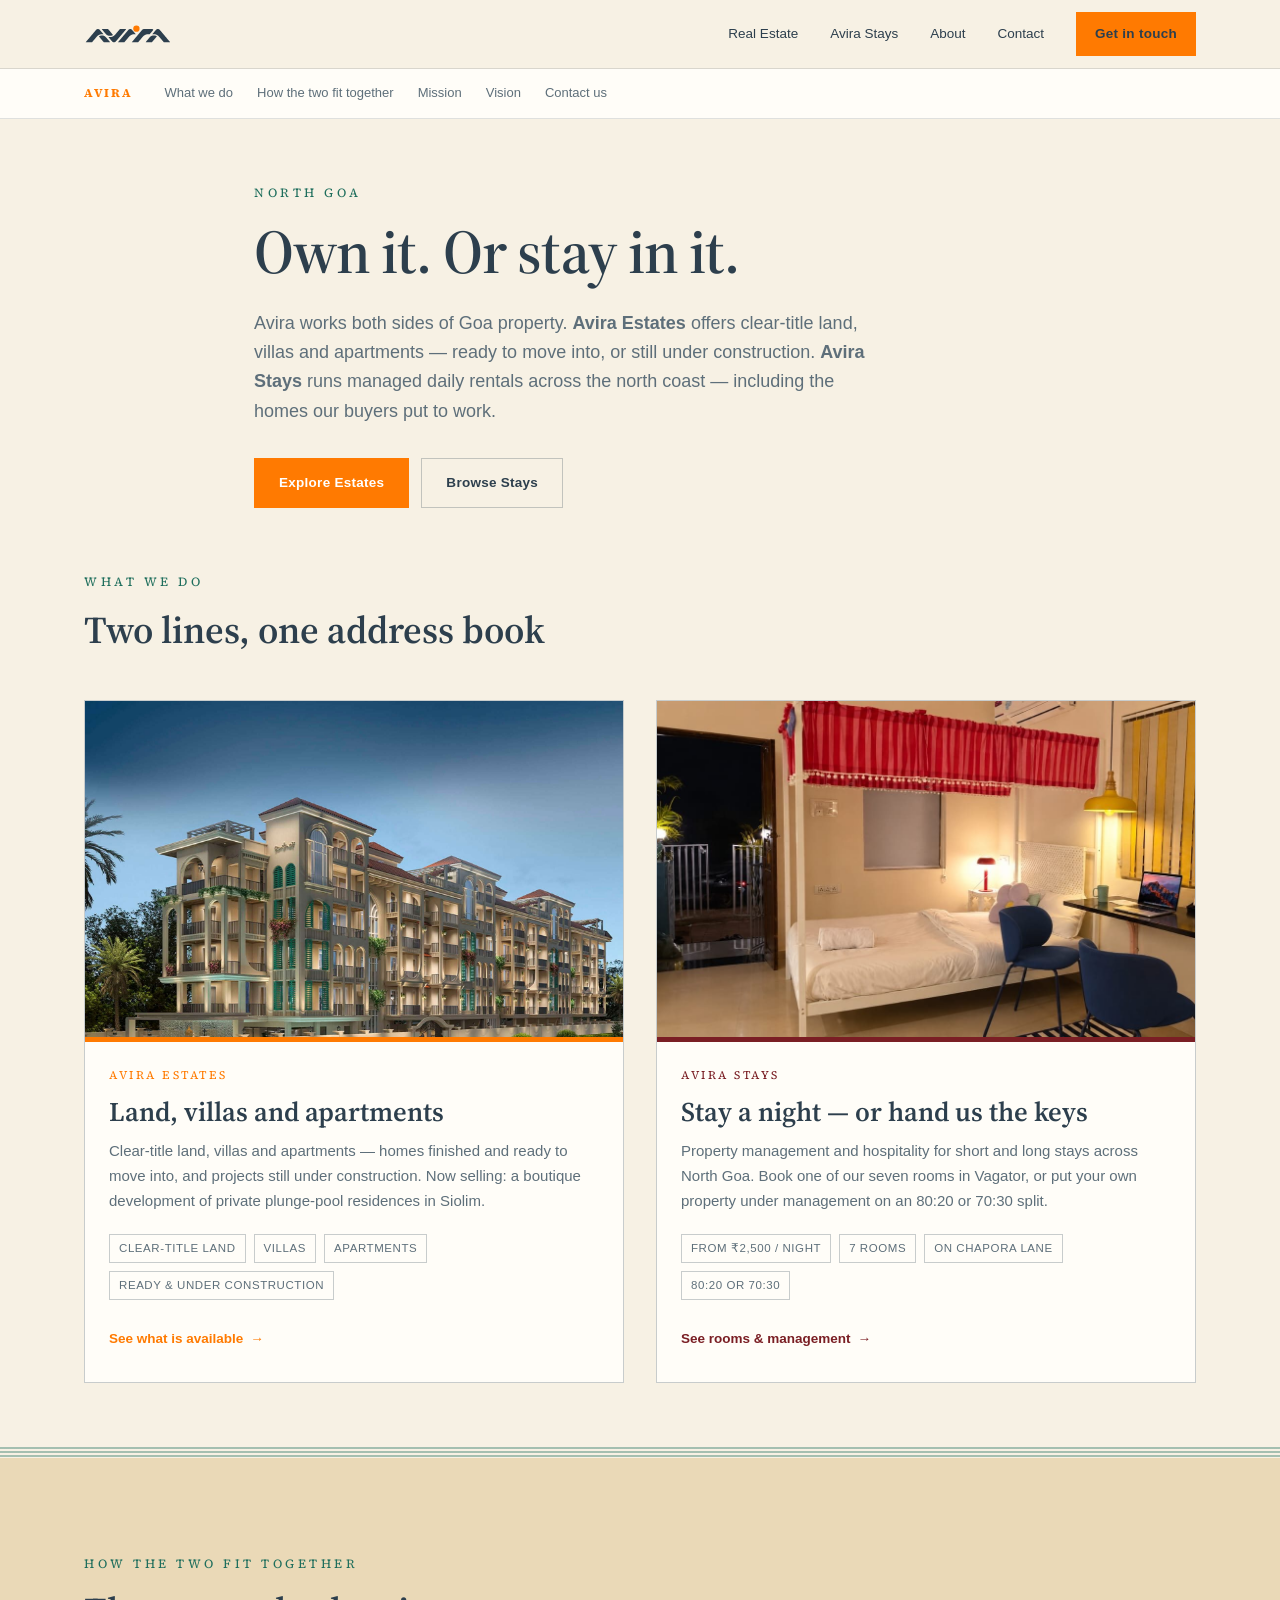
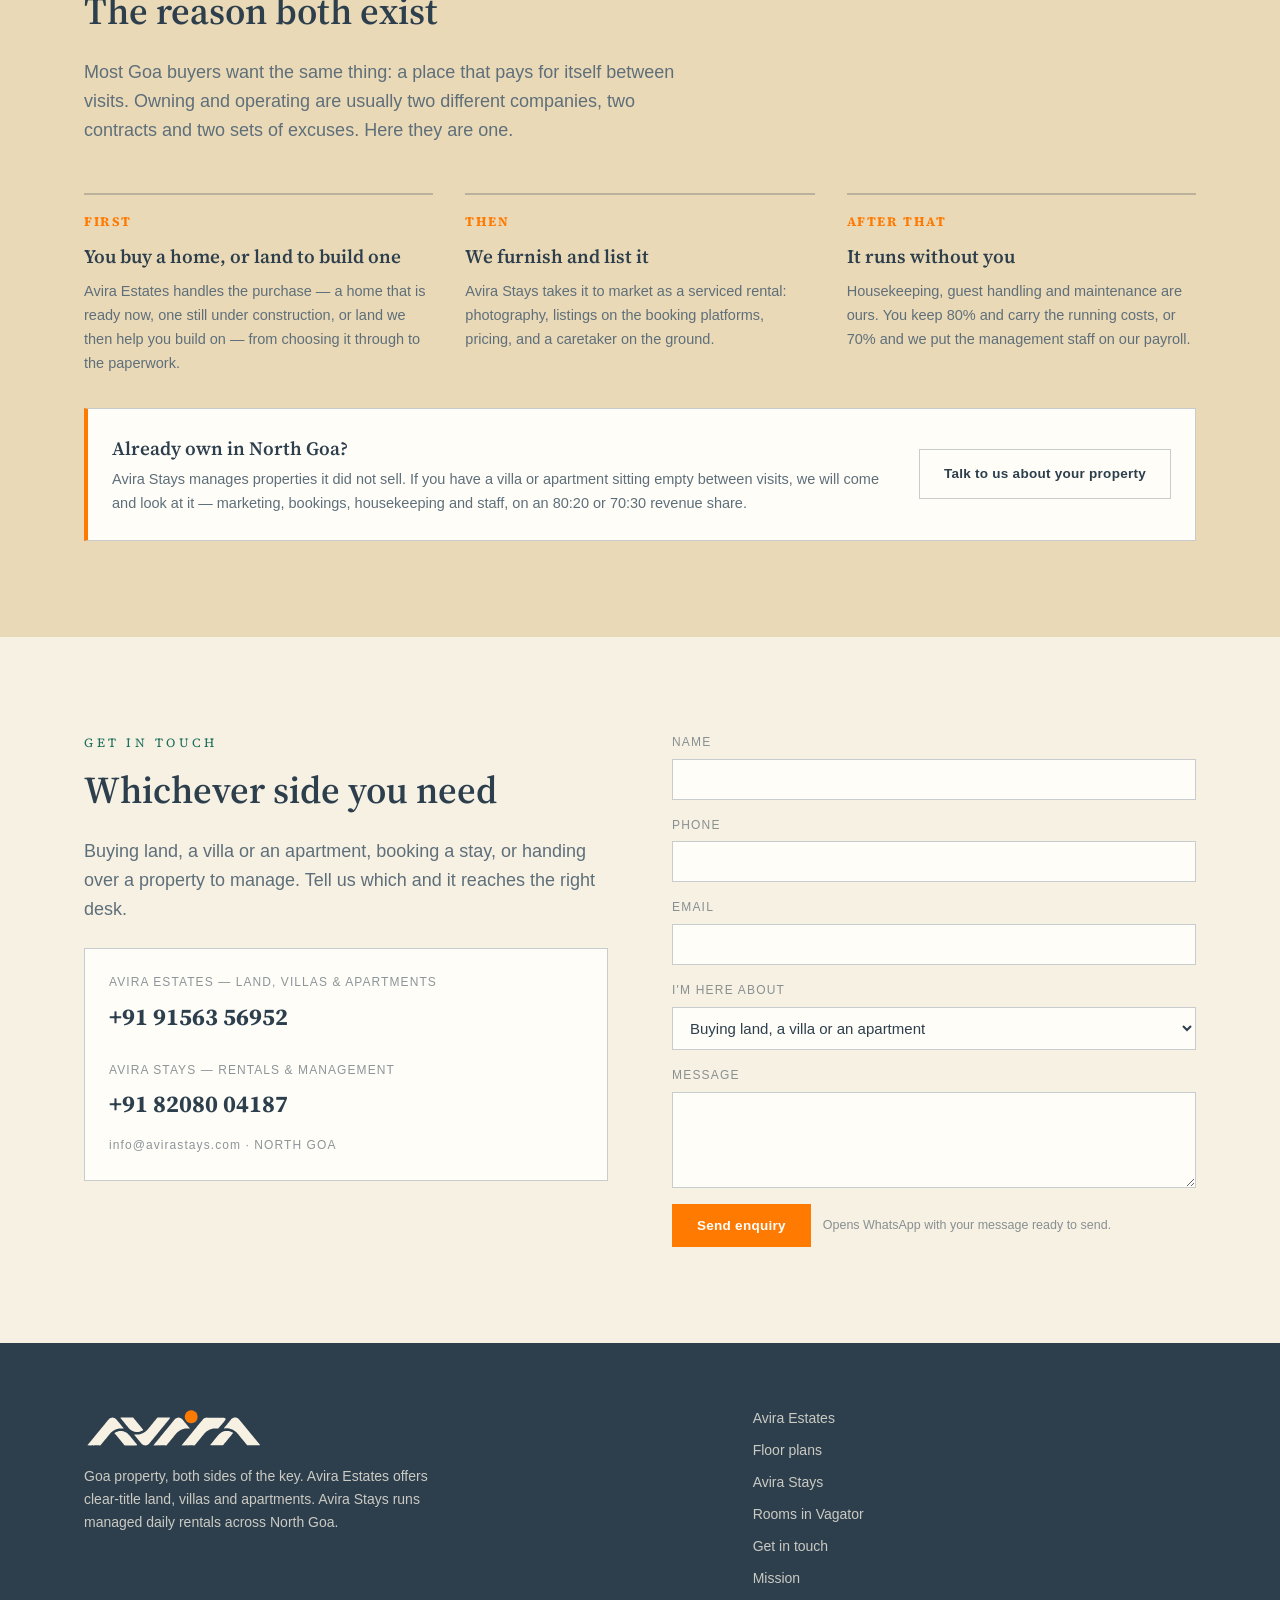
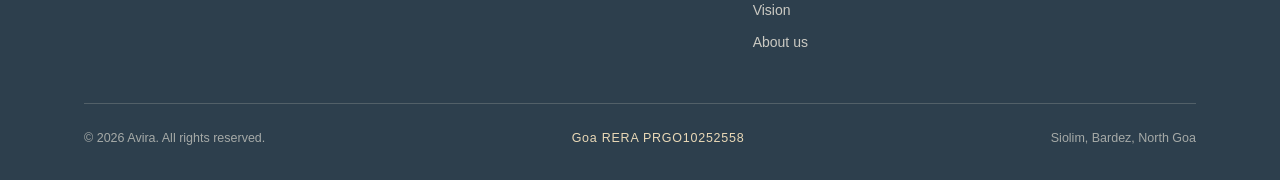
==== commit 994b88bb: "Avira Stays nav label and new logo on Stays page" ====
--- a/index.html
+++ b/index.html
@@ -49,7 +49,7 @@
     <a href="index.html" aria-label="Avira home"><img class="nav-logo" src="img/logo-avira.svg" width="1305" height="305" alt="Avira"></a>
     <nav class="nav-links">
       <a class="div" href="estates.html">Real Estate</a>
-      <a class="div" href="stays.html">Hospitality</a>
+      <a class="div" href="stays.html">Avira Stays</a>
       <a class="div" href="about.html">About</a>
       <a class="div" href="#contact">Contact</a>
       <a class="avira-btn avira-btn-primary" href="#contact">Get in touch</a>
--- a/site.css
+++ b/site.css
@@ -987,13 +987,16 @@
 .studio-gal figure { margin: 0; min-width: 0; }
 .studio-gal img { width: 100%; height: auto; display: block; object-fit: cover; }
 .studio-gal figcaption { font-size: 11.5px; letter-spacing: .08em; text-transform: uppercase; color: var(--ink-faint); margin-top: var(--sp-2); }
-.studio-wides { display: grid; grid-template-columns: 1fr 1fr; gap: var(--sp-3); }
-.studio-wides img { aspect-ratio: 1600 / 685; }
+.studio-wides { display: grid; grid-template-columns: repeat(3, 1fr); gap: var(--sp-3); }
+.studio-wides img { aspect-ratio: 16 / 9; }
 .studio-row { display: grid; grid-template-columns: repeat(3, 1fr); gap: var(--sp-3); }
 .studio-row img { aspect-ratio: 4 / 5; }
 .studio-row .f-mirror img  { object-position: center 66%; }
 .studio-row .f-daybed img  { object-position: center 58%; }
 .studio-row .f-bath img    { object-position: center 62%; }
+.studio-row .f-ext img     { object-position: center 68%; }
+.studio-row .f-yard img    { object-position: center 60%; }
+.studio-row .f-vanity img  { object-position: center 42%; }
 @media (max-width: 760px) {
   .studio-wides { grid-template-columns: 1fr; }
   /* portraits become a sideways swipe on phones rather than three thumbnails or a very long stack */
@@ -1021,3 +1024,49 @@
 .studio-direct { margin-top: var(--sp-3); font-size: 14px; color: var(--ink-soft); }
 .studio-direct a { color: var(--ink); text-decoration: none; border-bottom: 1px solid var(--spine); }
 .studio-direct a:hover { color: var(--spine); }
+
+/* ===================== STAYS: THE SIX ROOMS ===================== */
+.studio-facts.six { grid-template-columns: repeat(3, 1fr); }
+@media (max-width: 900px) { .studio-facts.six { grid-template-columns: 1fr 1fr; } }
+.studio-pair { display: grid; grid-template-columns: 1fr 1fr; gap: var(--sp-3); }
+.studio-pair img { aspect-ratio: 4 / 3; }
+.studio-pair .f-sit img { object-position: center 55%; }
+.studio-pair .f-bal img { object-position: center 62%; }
+@media (max-width: 760px) { .studio-pair { grid-template-columns: 1fr; } }
+.lede a.inline { color: var(--ink); text-decoration: none; border-bottom: 1px solid var(--spine); }
+.lede a.inline:hover { color: var(--spine); }
+.studio-direct a { white-space: nowrap; }
+/* single full-width photo between two portrait rows */
+.studio-feature img { aspect-ratio: 16 / 9; object-position: center 52%; }
+
+/* ===================== AIRBNB LINKS PER ROOM ===================== */
+.room .room-book { font-size: 13px; font-weight: 600; color: var(--ink); text-decoration: none;
+  border-bottom: 1px solid var(--spine); align-self: flex-start; margin-top: var(--sp-2); }
+.room .room-book:hover { color: var(--spine); }
+.book-rooms { display: flex; flex-wrap: wrap; align-items: center; gap: 8px; margin-top: var(--sp-4); }
+.book-rooms span { font-size: 14px; color: var(--ink-soft); margin-right: 4px; }
+.book-rooms a { font-size: 13px; color: var(--ink); text-decoration: none; padding: 6px 12px;
+  border: 1px solid var(--line-firm); background: var(--paper); white-space: nowrap; }
+.book-rooms a:hover { border-color: var(--spine); color: var(--spine); }
+.room.group { background: var(--bg); }
+.room.group .group-cta { margin-top: auto; padding-top: var(--sp-4); border-bottom: 0; }
+.room.group .group-cta { text-decoration: underline; text-decoration-color: var(--spine); text-underline-offset: 4px; }
+
+/* ---- Avira Stays logo at the top of the Stays page (Oct 2026) ---- */
+.stays-brand {
+  display: flex; flex-direction: column; align-items: center;
+  width: min(420px, 86%);
+  margin: 0 0 var(--sp-6);
+}
+.stays-brand img { display: block; width: 100%; height: auto; }
+.stays-brand-tag {
+  margin: calc(5.2% - 3px) 0 0;
+  font-family: 'Lato', var(--f-body);
+  font-size: 12px; font-weight: 400;
+  letter-spacing: .44em; padding-left: .44em;
+  text-transform: uppercase; white-space: nowrap;
+  color: #081C40;
+}
+@media (max-width: 480px) {
+  .stays-brand-tag { font-size: 11px; letter-spacing: .34em; padding-left: .34em; }
+}
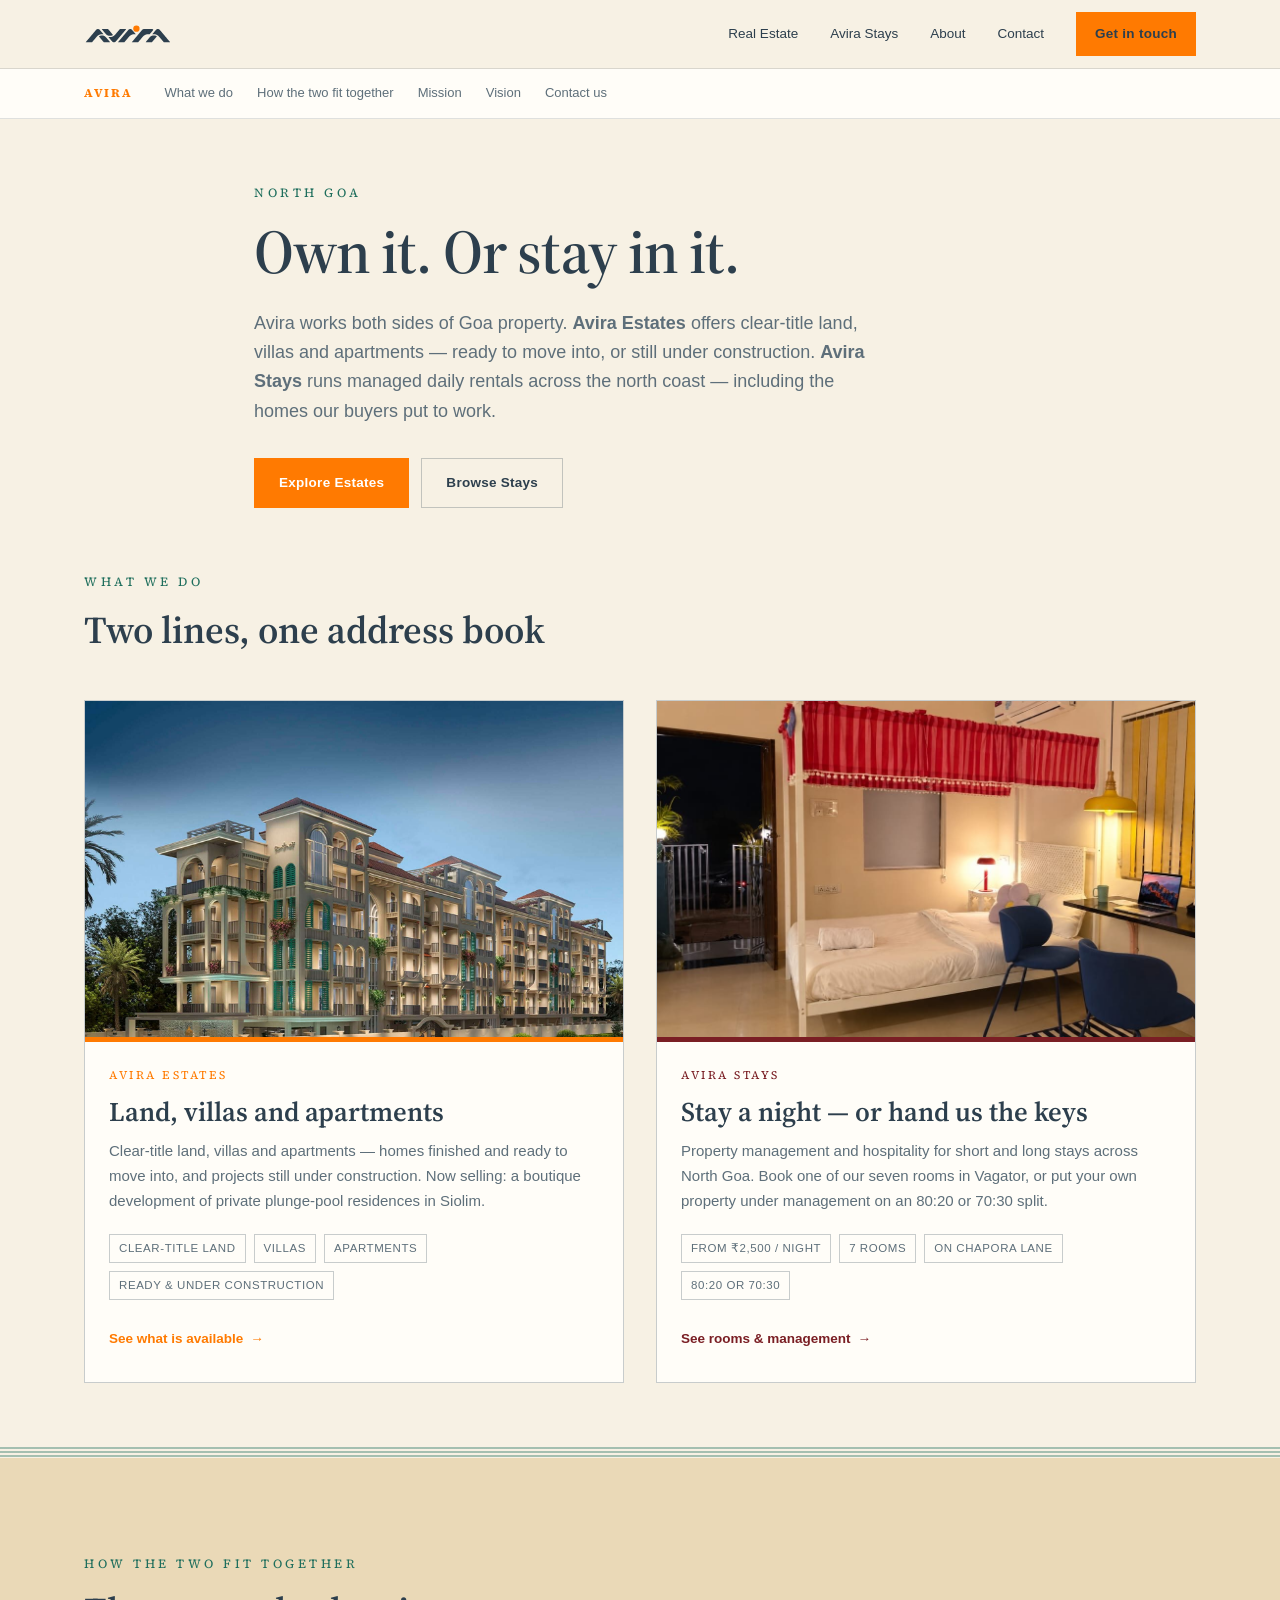
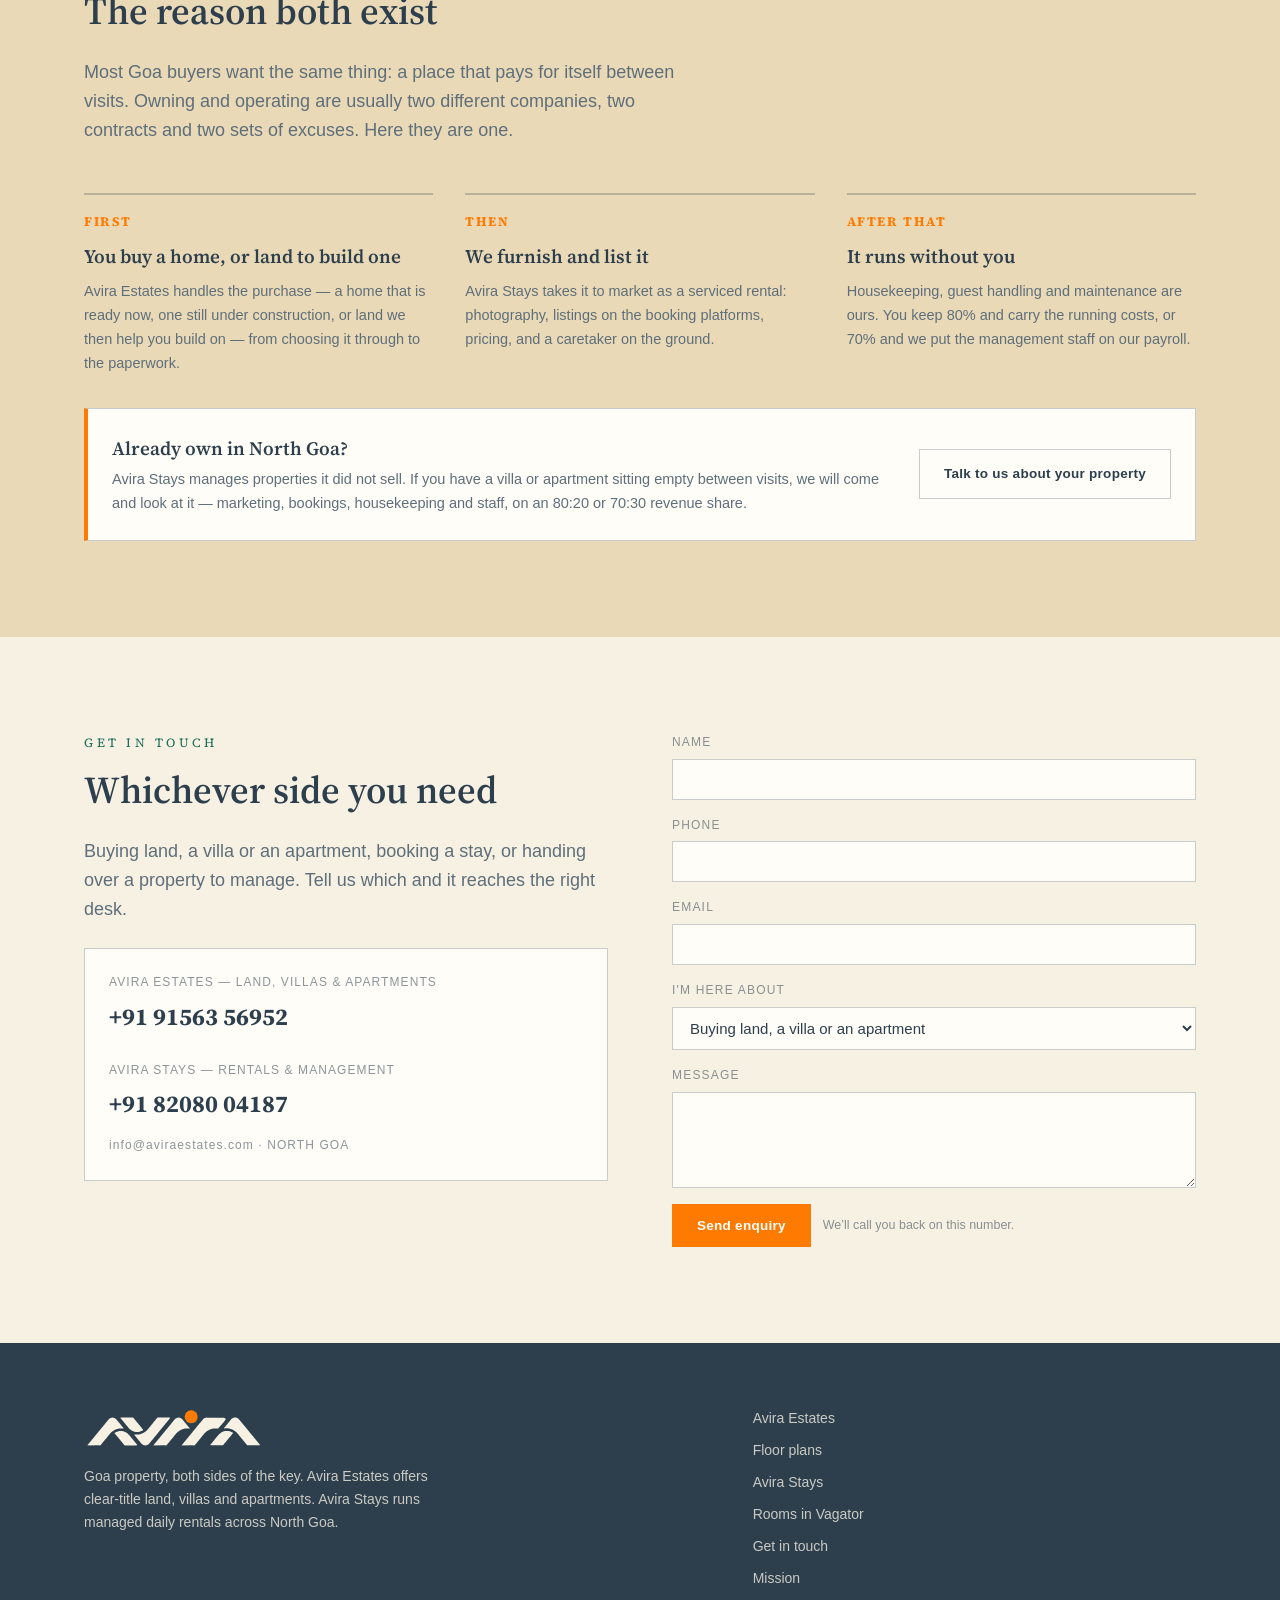
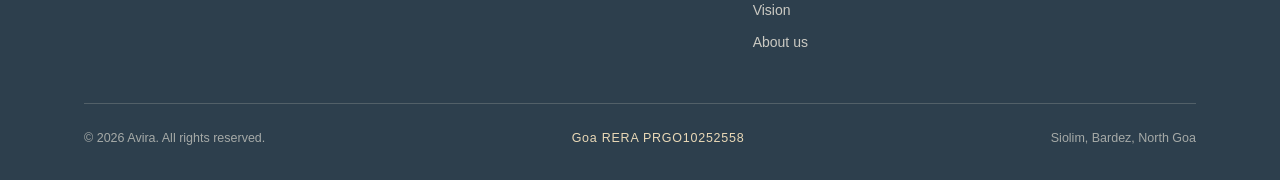
==== commit 8f76969d: "Enquiry forms log leads to the Avira lead sheet; site email info@aviraestates.com Forms now post to " ====
--- a/index.html
+++ b/index.html
@@ -29,7 +29,7 @@
  "address":{"@type":"PostalAddress","addressLocality":"Siolim, Bardez","addressRegion":"Goa","addressCountry":"IN"},
  "subOrganization":[
   {"@type":"RealEstateAgent","name":"Avira Estates","telephone":"+91-91563-56952","url":"https://aviraestates.com/estates.html"},
-  {"@type":"LodgingBusiness","name":"Avira Stays","telephone":"+91-82080-04187","email":"info@avirastays.com","url":"https://aviraestates.com/stays.html","areaServed":"North Goa"}
+  {"@type":"LodgingBusiness","name":"Avira Stays","telephone":"+91-82080-04187","email":"info@aviraestates.com","url":"https://aviraestates.com/stays.html","areaServed":"North Goa"}
  ]}
 </script>
 <style>*,*::before,*::after{box-sizing:border-box}html{color-scheme:light}body{margin:0}img{max-width:100%}[hidden]{display:none!important}</style>
@@ -176,7 +176,7 @@
           <a href="tel:+919156356952" style="display:inline-block;margin-top:4px">+91 91563 56952</a>
           <div class="micro" style="margin-top:var(--sp-5)">Avira Stays &mdash; rentals &amp; management</div>
           <a href="tel:+918208004187" style="display:inline-block;margin-top:4px">+91 82080 04187</a>
-          <div class="micro" style="margin-top:var(--sp-3)"><a href="mailto:info@avirastays.com" style="color:inherit">info@avirastays.com</a> &middot; North Goa</div>
+          <div class="micro" style="margin-top:var(--sp-3)"><a href="mailto:info@aviraestates.com" style="color:inherit">info@aviraestates.com</a> &middot; North Goa</div>
         </div>
       </div>
 
@@ -209,7 +209,7 @@
           </div>
           <div class="form-actions">
             <button class="avira-btn avira-btn-primary" type="submit">Send enquiry</button>
-            <span class="form-note" id="f-note">Opens WhatsApp with your message ready to send.</span>
+            <span class="form-note" id="f-note" aria-live="polite">We’ll call you back on this number.</span>
           </div>
         </form>
       </div>
--- a/site.css
+++ b/site.css
@@ -1054,19 +1054,7 @@
 
 /* ---- Avira Stays logo at the top of the Stays page (Oct 2026) ---- */
 .stays-brand {
-  display: flex; flex-direction: column; align-items: center;
   width: min(420px, 86%);
   margin: 0 0 var(--sp-6);
 }
 .stays-brand img { display: block; width: 100%; height: auto; }
-.stays-brand-tag {
-  margin: calc(5.2% - 3px) 0 0;
-  font-family: 'Lato', var(--f-body);
-  font-size: 12px; font-weight: 400;
-  letter-spacing: .44em; padding-left: .44em;
-  text-transform: uppercase; white-space: nowrap;
-  color: #081C40;
-}
-@media (max-width: 480px) {
-  .stays-brand-tag { font-size: 11px; letter-spacing: .34em; padding-left: .34em; }
-}
